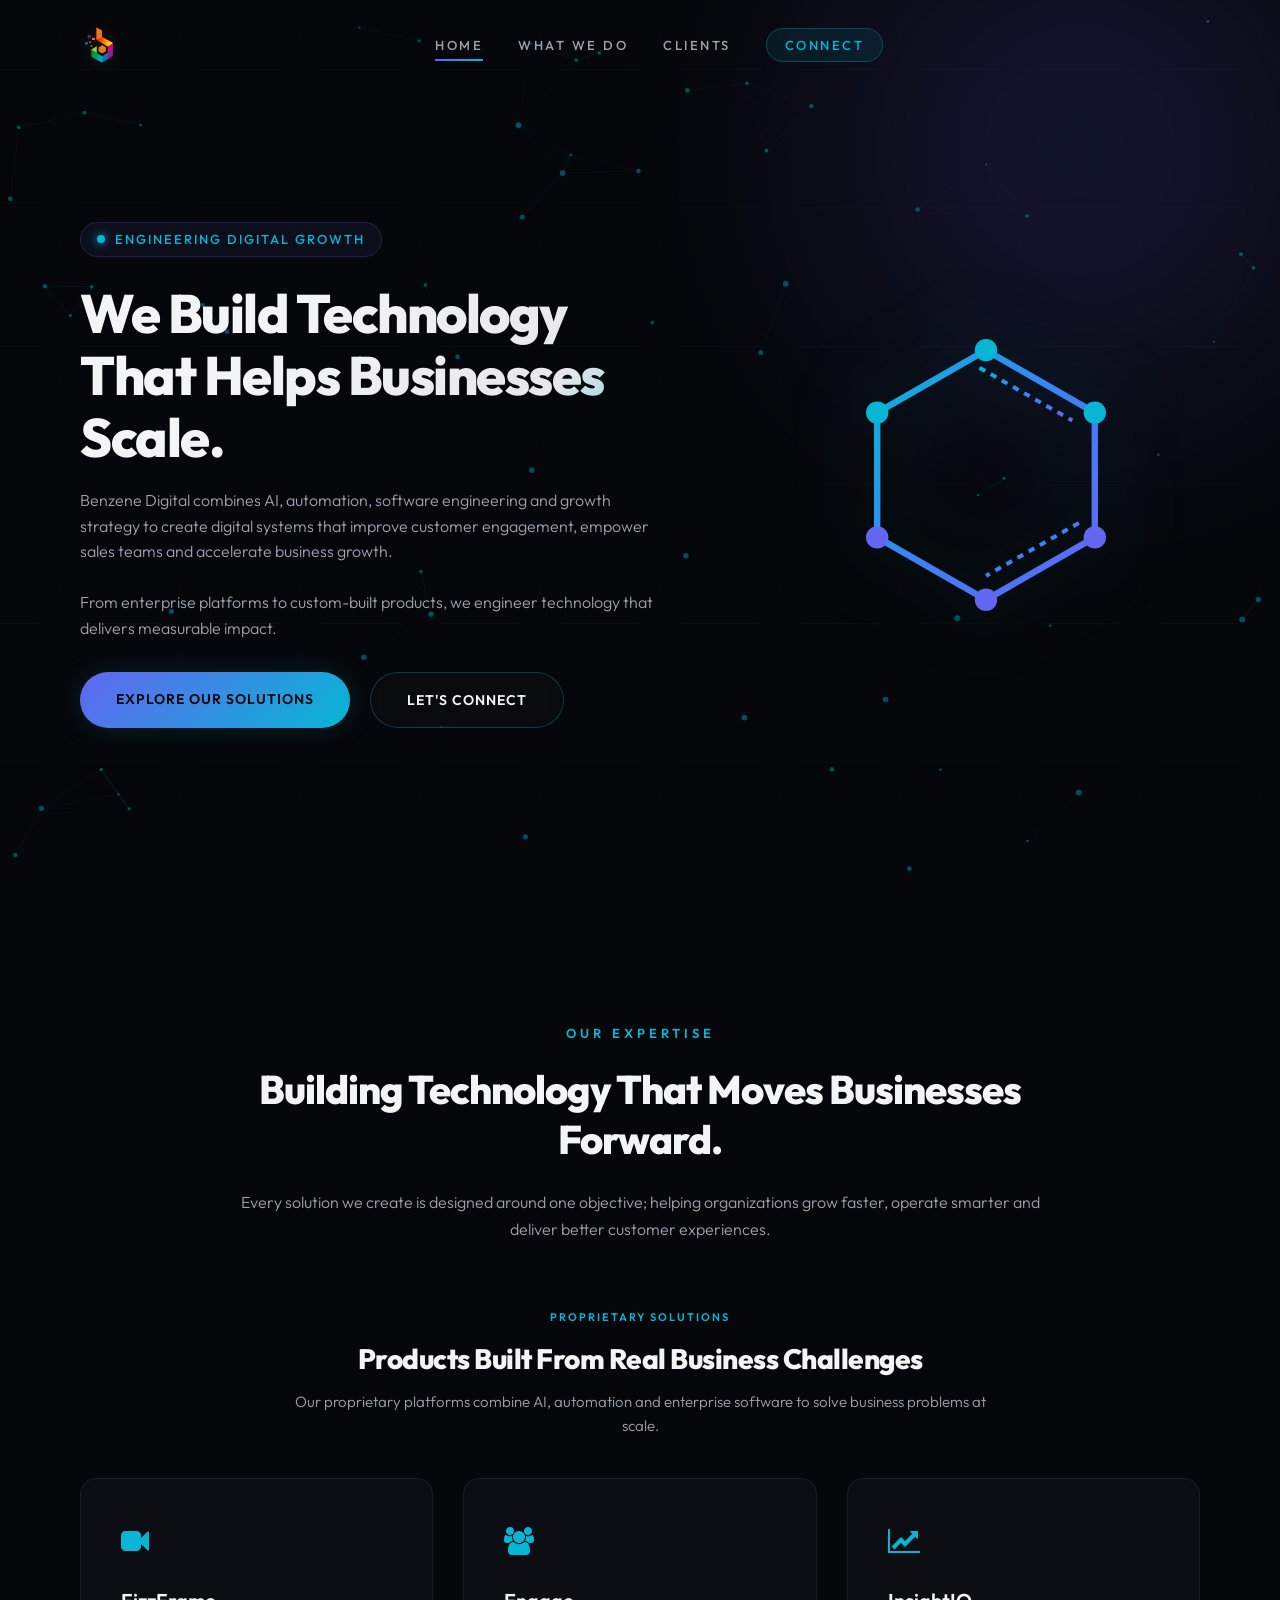
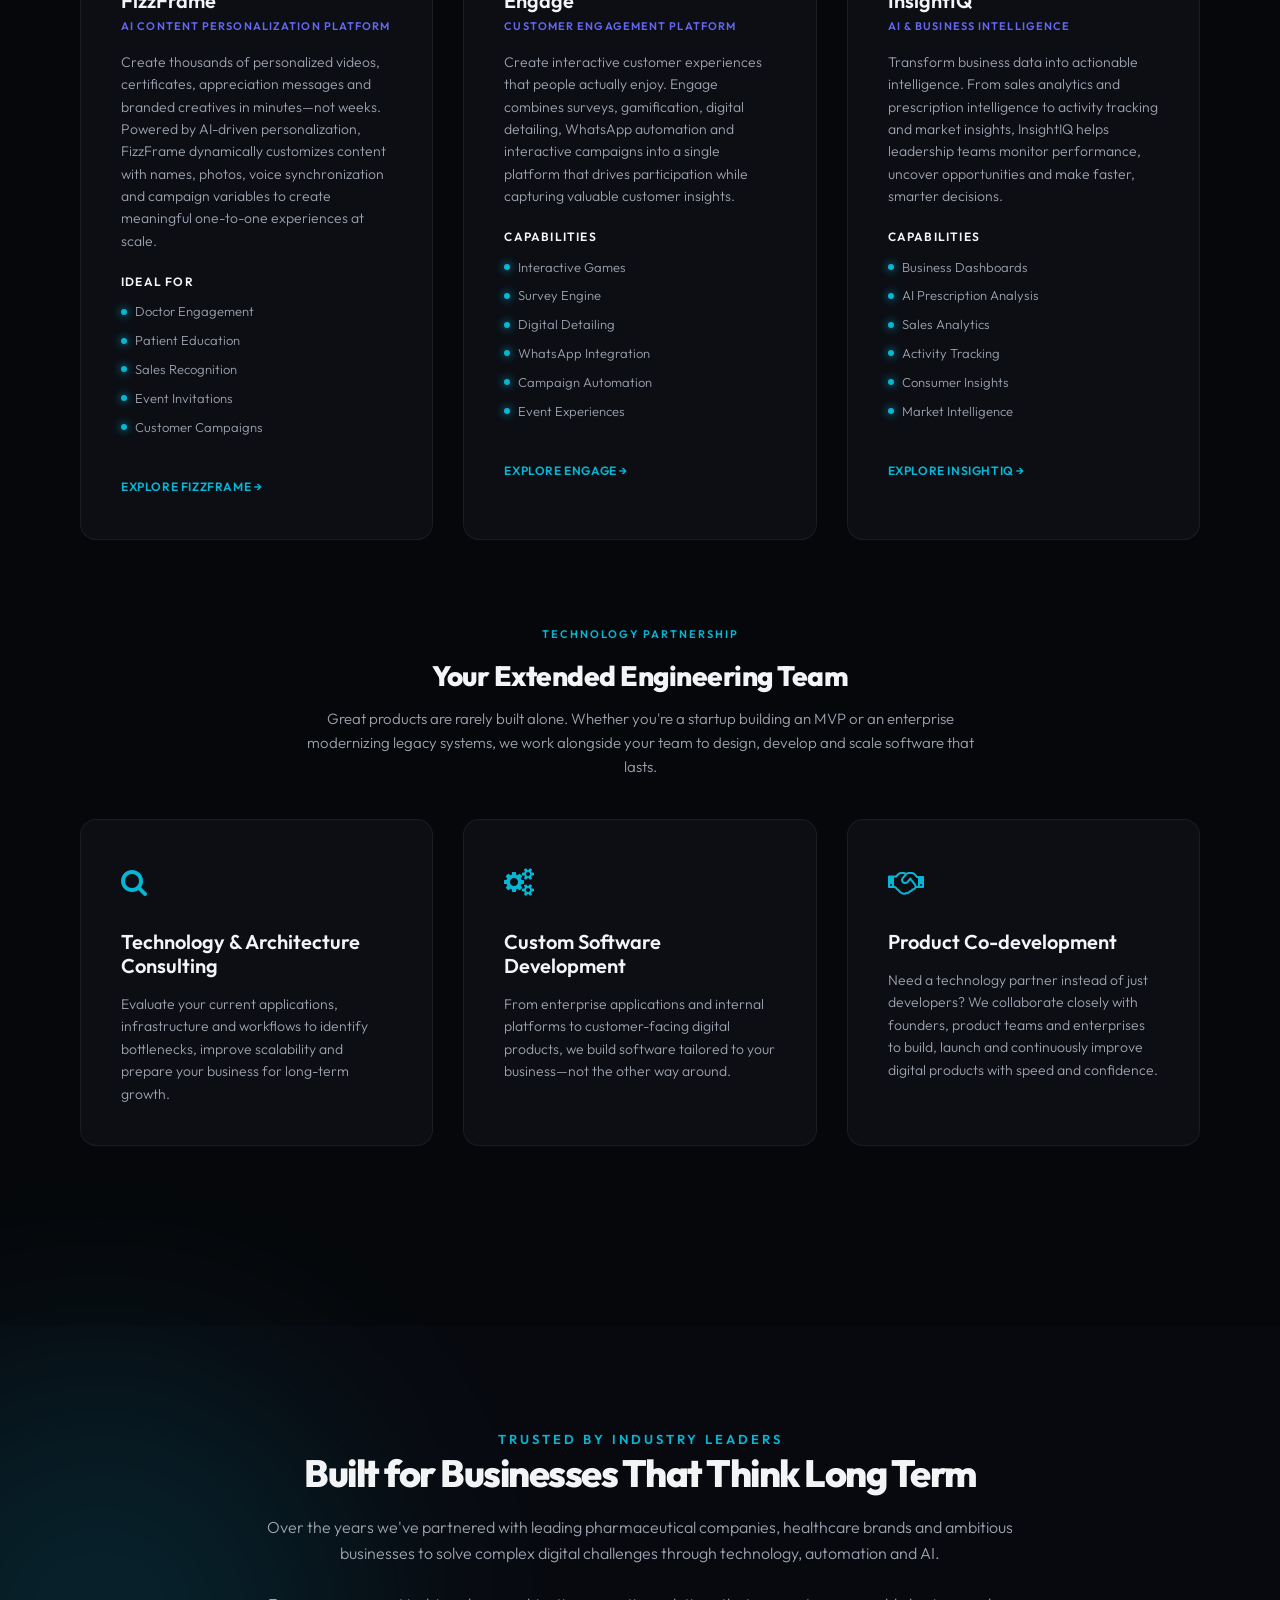
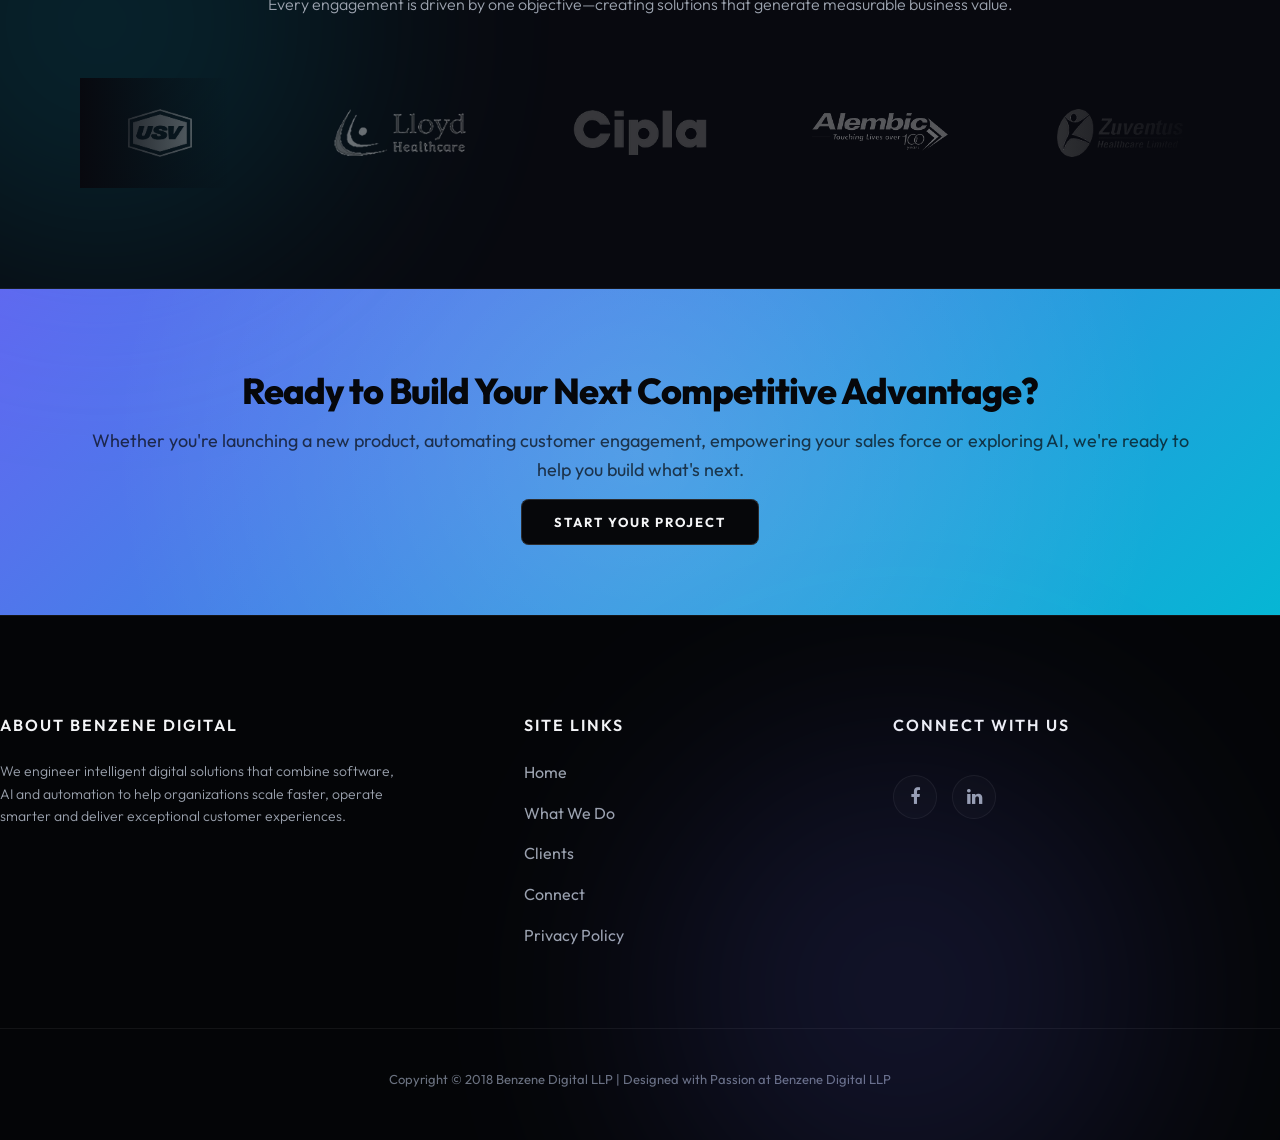
==== index.html @ 2157957e "feat: Rebrand Benzene Digital website to modern dark theme creative agency layout" ====
<!DOCTYPE html>
<html lang="en-US">
<head>        
    <meta charset="UTF-8" />        
    <meta name="viewport" content="width=device-width, initial-scale=1, maximum-scale=1" />
    <title>Benzene Digital LLP - Creative Digital Growth Agency</title>
    
    <!-- SEO & Metadata -->
    <meta name="description" content="Benzene Digital LLP is a next-generation creative digital growth agency. We engineer high-impact marketing, messenger bot automation, and interactive strategies for modern brands." />
    <link rel="canonical" href="https://benzenedigital.com/" />
    
    <!-- Open Graph Metadata -->
    <meta property="og:locale" content="en_US" />
    <meta property="og:type" content="website" />
    <meta property="og:title" content="Benzene Digital LLP - Creative Digital Growth Agency" />
    <meta property="og:description" content="We Craft Awesome Digital Marketing Solutions. Mixing strategy, experience, and technological innovation to help companies grow in this digital era." />
    <meta property="og:url" content="https://benzenedigital.com/" />
    <meta property="og:site_name" content="Benzene Digital LLP" />
    
    <!-- Favicon & Icons -->
    <link rel="icon" href="assets/images/logo.png" sizes="32x32" />
    <link rel="icon" href="assets/images/logo.png" sizes="192x192" />
    <link rel="apple-touch-icon" href="assets/images/logo.png" />
    
    <!-- Stylesheets -->
    <link rel="stylesheet" href="https://cdnjs.cloudflare.com/ajax/libs/font-awesome/4.7.0/css/font-awesome.min.css" />
    <link rel="stylesheet" href="assets/css/style-v2.css?v=2.4" />
</head>
<body class="home dark-theme">

    <!-- Radial Glow Elements for Futuristic Backdrop -->
    <div class="radial-glow-container">
        <div class="radial-bg-glow radial-glow-1"></div>
        <div class="radial-bg-glow radial-glow-2"></div>
        <div class="radial-bg-glow radial-glow-3"></div>
    </div>

    <!-- 1. PRELOADER -->
    <div class="doc-loader">
        <div class="loader-benzene-ring"></div>
    </div>       

    <!-- 2. STICKY GLASS HEADER -->
    <header class="header-holder">             
        <div class="menu-wrapper">             
            <div class="header-logo">
                <a href="#home">
                    <img src="assets/images/logo.png" alt="Benzene Digital Logo" />
                </a>               
            </div>

            <div class="toggle-holder">
                <div id="toggle">
                    <div class="first-menu-line"></div>
                    <div class="second-menu-line"></div>
                    <div class="third-menu-line"></div>
                </div>
            </div>

            <div class="menu-holder">
                <nav id="header-main-menu">
                    <ul class="main-menu">
                        <li class="active"><a href="#home">Home</a></li>
                        <li><a href="#what-we-do">What We Do</a></li>
                        <li><a href="#clients">Clients</a></li>
                        <li class="connect-btn-nav"><a href="#" class="trigger-connect">Connect</a></li>
                    </ul>
                </nav>                       
            </div>
            <div class="clear"></div>   
        </div>
    </header>

    <!-- 3. MAIN CONTENTS -->
    <div id="content" class="site-content">        
         
        <!-- HERO SECTION -->
        <section id="home" class="section full-screen">
            <!-- Hexagonal Network Canvas -->
            <div class="hero-canvas-container">
                <canvas id="home-canvas"></canvas>
            </div>
            
            <div class="content-1200">                                                
                <div class="hero-text-area">
                    <div class="hero-tagline">
                        <span class="pulse-dot"></span>
                        ENGINEERING DIGITAL GROWTH
                    </div>
                    <h1 class="big-text">
                        We Build Technology<br />
                        That Helps Businesses Scale.
                    </h1>
                    <p class="hero-description">
                        Benzene Digital combines AI, automation, software engineering and growth strategy to create digital systems that improve customer engagement, empower sales teams and accelerate business growth.
                        <br /><br />
                        From enterprise platforms to custom-built products, we engineer technology that delivers measurable impact.
                    </p>
                    <div class="cta-group">
                        <a href="#what-we-do" class="btn btn-primary">Explore Our Solutions</a>
                        <a href="#" class="btn btn-secondary trigger-connect">Let's Connect</a>
                    </div>
                </div>
                
                <div class="hero-visual-area">
                    <!-- Glowing Hexagonal Benzene Ring SVG -->
                    <div class="benzene-glowing-ring">
                        <svg viewBox="0 0 200 200" width="100%" height="100%">
                            <!-- Benzene outer hexagonal carbon chain -->
                            <polygon points="100,22 168,61 168,139 100,178 32,139 32,61" fill="none" stroke="url(#benzene-grad)" stroke-width="4" stroke-linecap="round" />
                            
                            <!-- Inner double bonds representing resonance delocalized electrons -->
                            <line x1="96" y1="33" x2="154" y2="66" stroke="url(#benzene-grad)" stroke-width="2.5" stroke-dasharray="4,4" />
                            <line x1="158" y1="130" x2="100" y2="163" stroke="url(#benzene-grad)" stroke-width="2.5" stroke-dasharray="4,4" />
                            <line x1="42" y1="130" x2="42" y2="70" stroke="url(#benzene-grad)" stroke-width="2.5" stroke-dasharray="4,4" />
                            
                            <!-- Hexagon carbon nodes -->
                            <circle cx="100" cy="22" r="7" fill="#06b6d4" />
                            <circle cx="168" cy="61" r="7" fill="#06b6d4" />
                            <circle cx="168" cy="139" r="7" fill="#6366f1" />
                            <circle cx="100" cy="178" r="7" fill="#6366f1" />
                            <circle cx="32" cy="139" r="7" fill="#6366f1" />
                            <circle cx="32" cy="61" r="7" fill="#06b6d4" />
                            
                            <defs>
                                <linearGradient id="benzene-grad" x1="0%" y1="0%" x2="100%" y2="100%">
                                    <stop offset="0%" stop-color="#06b6d4" />
                                    <stop offset="50%" stop-color="#3b82f6" />
                                    <stop offset="100%" stop-color="#6366f1" />
                                </linearGradient>
                            </defs>
                        </svg>
                    </div>
                </div>
            </div>
        </section> 



        <!-- WHAT WE DO SECTION (CENTERED LAYOUT) -->
        <section id="what-we-do" class="section">
            <div class="content-1200">
                
                <!-- Section Header -->
                <div class="section-header-centered">
                    <span class="section-tag-indicator">OUR EXPERTISE</span>
                    <h2 class="section-title-reimagined">Building Technology That Moves Businesses Forward.</h2>
                    <p class="section-desc-reimagined">
                        Every solution we create is designed around one objective; helping organizations grow faster, operate smarter and deliver better customer experiences.
                    </p>
                </div>

                <!-- Group 1: Proprietary Solutions -->
                <div class="grid-section-header-centered">
                    <span class="section-tag-indicator-small">PROPRIETARY SOLUTIONS</span>
                    <h3>Products Built From Real Business Challenges</h3>
                    <p>
                        Our proprietary platforms combine AI, automation and enterprise software to solve business problems at scale.
                    </p>
                </div>
                
                <div class="solutions-grid-reimagined">
                    <div class="service-box">
                        <div class="service-icon"><i class="fa fa-video-camera"></i></div>
                        <h3>FizzFrame</h3>
                        <span class="service-tag">AI CONTENT PERSONALIZATION PLATFORM</span>
                        <p>Create thousands of personalized videos, certificates, appreciation messages and branded creatives in minutes—not weeks. Powered by AI-driven personalization, FizzFrame dynamically customizes content with names, photos, voice synchronization and campaign variables to create meaningful one-to-one experiences at scale.</p>
                        
                        <div class="service-meta-list">
                            <span class="meta-list-title">Ideal for</span>
                            <ul>
                                <li><span class="bullet-dot"></span> Doctor Engagement</li>
                                <li><span class="bullet-dot"></span> Patient Education</li>
                                <li><span class="bullet-dot"></span> Sales Recognition</li>
                                <li><span class="bullet-dot"></span> Event Invitations</li>
                                <li><span class="bullet-dot"></span> Customer Campaigns</li>
                            </ul>
                        </div>
                        
                        <a href="#" class="service-link trigger-connect">Explore FizzFrame &rarr;</a>
                    </div>

                    <div class="service-box">
                        <div class="service-icon"><i class="fa fa-users"></i></div>
                        <h3>Engage</h3>
                        <span class="service-tag">CUSTOMER ENGAGEMENT PLATFORM</span>
                        <p>Create interactive customer experiences that people actually enjoy. Engage combines surveys, gamification, digital detailing, WhatsApp automation and interactive campaigns into a single platform that drives participation while capturing valuable customer insights.</p>
                        
                        <div class="service-meta-list">
                            <span class="meta-list-title">Capabilities</span>
                            <ul>
                                <li><span class="bullet-dot"></span> Interactive Games</li>
                                <li><span class="bullet-dot"></span> Survey Engine</li>
                                <li><span class="bullet-dot"></span> Digital Detailing</li>
                                <li><span class="bullet-dot"></span> WhatsApp Integration</li>
                                <li><span class="bullet-dot"></span> Campaign Automation</li>
                                <li><span class="bullet-dot"></span> Event Experiences</li>
                            </ul>
                        </div>
                        
                        <a href="#" class="service-link trigger-connect">Explore Engage &rarr;</a>
                    </div>

                    <div class="service-box">
                        <div class="service-icon"><i class="fa fa-line-chart"></i></div>
                        <h3>InsightIQ</h3>
                        <span class="service-tag">AI & BUSINESS INTELLIGENCE</span>
                        <p>Transform business data into actionable intelligence. From sales analytics and prescription intelligence to activity tracking and market insights, InsightIQ helps leadership teams monitor performance, uncover opportunities and make faster, smarter decisions.</p>
                        
                        <div class="service-meta-list">
                            <span class="meta-list-title">Capabilities</span>
                            <ul>
                                <li><span class="bullet-dot"></span> Business Dashboards</li>
                                <li><span class="bullet-dot"></span> AI Prescription Analysis</li>
                                <li><span class="bullet-dot"></span> Sales Analytics</li>
                                <li><span class="bullet-dot"></span> Activity Tracking</li>
                                <li><span class="bullet-dot"></span> Consumer Insights</li>
                                <li><span class="bullet-dot"></span> Market Intelligence</li>
                            </ul>
                        </div>
                        
                        <a href="#" class="service-link trigger-connect">Explore InsightIQ &rarr;</a>
                    </div>
                </div>

                <!-- Group 2: Technology Partnership -->
                <div class="grid-section-header-centered" style="margin-top: 80px;">
                    <span class="section-tag-indicator-small">TECHNOLOGY PARTNERSHIP</span>
                    <h3>Your Extended Engineering Team</h3>
                    <p>
                        Great products are rarely built alone. Whether you're a startup building an MVP or an enterprise modernizing legacy systems, we work alongside your team to design, develop and scale software that lasts.
                    </p>
                </div>
                
                <div class="solutions-grid-reimagined">
                    <div class="service-box">
                        <div class="service-icon"><i class="fa fa-search"></i></div>
                        <h3>Technology & Architecture Consulting</h3>
                        <p>Evaluate your current applications, infrastructure and workflows to identify bottlenecks, improve scalability and prepare your business for long-term growth.</p>
                    </div>

                    <div class="service-box">
                        <div class="service-icon"><i class="fa fa-cogs"></i></div>
                        <h3>Custom Software Development</h3>
                        <p>From enterprise applications and internal platforms to customer-facing digital products, we build software tailored to your business—not the other way around.</p>
                    </div>

                    <div class="service-box">
                        <div class="service-icon"><i class="fa fa-handshake-o"></i></div>
                        <h3>Product Co-development</h3>
                        <p>Need a technology partner instead of just developers? We collaborate closely with founders, product teams and enterprises to build, launch and continuously improve digital products with speed and confidence.</p>
                    </div>
                </div>

            </div>
        </section>                 
         
        <!-- CLIENTS SECTION (INFINITE LOGO MARQUEE) -->
        <section id="clients" class="section">                   
            <div class="content-1200">
                <div class="section-header-centered" style="margin-bottom: 60px;">
                    <span class="section-subtitle">TRUSTED BY INDUSTRY LEADERS</span>
                    <h2 style="font-size: 38px; line-height: 1.15; font-weight: 800; letter-spacing: -1.5px; margin-bottom: 20px;">
                        Built for Businesses That Think Long Term
                    </h2>
                    <p style="margin-top: 20px; font-weight: 300; font-size: 16px; color: var(--text-secondary); max-width: 750px; margin-left: auto; margin-right: auto; line-height: 1.6;">
                        Over the years we've partnered with leading pharmaceutical companies, healthcare brands and ambitious businesses to solve complex digital challenges through technology, automation and AI.
                        <br /><br />
                        Every engagement is driven by one objective—creating solutions that generate measurable business value.
                    </p>
                </div>
                
                <div class="marquee-container">
                    <div class="marquee-content">
                        <div class="marquee-item">
                            <img src="assets/images/logo_usv.png" alt="USV Pvt Ltd" />
                        </div>
                        <div class="marquee-item">
                            <img src="assets/images/logo_lloyd.png" alt="LLOYD HEALTHCARE PVT LTD" />
                        </div>
                        <div class="marquee-item">
                            <img src="assets/images/logo_cipla.png" alt="Cipla Ltd" />
                        </div>
                        <div class="marquee-item">
                            <img src="assets/images/logo_alembic.png" alt="Alembic Pharmaceuticals Ltd" />
                        </div>
                        <div class="marquee-item">
                            <img src="assets/images/logo_zuventus.png" alt="Zuventus Healthcare Limited" />
                        </div>
                        <div class="marquee-item">
                            <img src="assets/images/logo_servier.png" alt="Servier India" />
                        </div>
                        <div class="marquee-item">
                            <img src="assets/images/logo_zydus.png" alt="Zydus Healthcare Ltd" />
                        </div>
                        <div class="marquee-item">
                            <img src="assets/images/logo_lupin.png" alt="Lupin" />
                        </div>
                        <div class="marquee-item">
                            <img src="assets/images/logo_wockhardt.png" alt="Wockhardt Limited" />
                        </div>
                        <div class="marquee-item">
                            <img src="assets/images/logo_glenmark.png" alt="Glenmark Pharmaceutical Ltd" />
                        </div>
                        <div class="marquee-item">
                            <img src="assets/images/logo_crompton.png" alt="Crompton Greaves Consumer Electricals Limited" />
                        </div>
                        <div class="marquee-item">
                            <img src="assets/images/logo_mankind.png" alt="Mankind Pharma" />
                        </div>
                    </div>
                </div>
            </div>
        </section> 


         
        <!-- MILESTONES (CTA NEON ACTION BAND) -->
        <div id="milestones" class="section">                   
            <div class="content-1200">
                <h2>Ready to Build Your Next Competitive Advantage?</h2>
                <p style="margin-bottom: 25px;">Whether you're launching a new product, automating customer engagement, empowering your sales force or exploring AI, we're ready to help you build what's next.</p>
                <a href="#" class="cta-connect-btn trigger-connect">Start Your Project</a>
            </div>
        </div> 
    </div>

    <!-- 4. FOOTER -->
    <footer class="footer">
        <div class="footer-content">
            <div id="footer-sidebar">
                <!-- Widget 1: About Benzene Digital -->
                <div class="widget" style="max-width: 400px;">
                    <h4 class="widgettitle">About Benzene Digital</h4>
                    <p style="color: var(--text-secondary); font-size: 14px; line-height: 1.6; font-weight: 300; margin: 0;">
                        We engineer intelligent digital solutions that combine software, AI and automation to help organizations scale faster, operate smarter and deliver exceptional customer experiences.
                    </p>
                </div>

                <!-- Widget 2: Site links -->
                <div class="widget">
                    <h4 class="widgettitle">Site links</h4>
                    <ul>
                        <li><a href="#home">Home</a></li>
                        <li><a href="#what-we-do">What We Do</a></li>
                        <li><a href="#clients">Clients</a></li>
                        <li><a href="#" class="trigger-connect">Connect</a></li>
                        <li><a href="#" class="privacy-policy-btn">Privacy Policy</a></li>
                    </ul>
                </div>

                <!-- Widget 3: Connect -->
                <div class="widget" style="max-width: 350px;">
                    <h4 class="widgettitle">Connect With Us</h4>
                    <div class="social-icons-footer" style="margin-top: 15px;">
                        <a href="https://www.facebook.com/BenzenedigitalLLP" class="social-icon-circle" target="_blank" rel="noopener noreferrer"><i class="fa fa-facebook"></i></a>
                        <a href="https://www.linkedin.com/company/benzenedigital/" class="social-icon-circle" target="_blank" rel="noopener noreferrer"><i class="fa fa-linkedin"></i></a>
                    </div>
                </div>
            </div>
          
            <div class="copyright-holder">
                Copyright &copy; 2018 Benzene Digital LLP | Designed with Passion at Benzene Digital LLP
            </div>
        </div>
    </footer>

    <!-- ==========================================
         POPUPS & MODALS (DARK GLASS)
         ========================================== -->
         
    <!-- B. CONNECT MODAL -->
    <div id="pum-connect" class="pum-overlay" role="dialog" aria-hidden="true">
        <div class="pum-container connect-modal-container">
            <button type="button" class="pum-close close-connect-btn" aria-label="Close modal">&times;</button>
            <div class="pum-content">
                <span class="indicator-tag" style="font-size: 11px; letter-spacing: 3px; color: var(--color-cyan); font-weight: 600; display: block; margin-bottom: 8px;">Contact</span>
                <h2 style="margin-top: 10px; font-size: 32px; font-weight: 800; letter-spacing: -1px; margin-bottom: 15px;">Let's Start the Conversation</h2>
                <p style="color: var(--text-secondary); margin-bottom: 30px; font-size: 14px; font-weight: 300; line-height: 1.6;">
                    Tell us about your business, your goals or the challenge you're trying to solve. Our team will get back with ideas, recommendations and the right approach—not just a proposal.
                </p>
                
                <form id="connect-form" class="connect-form">
                    <div class="form-row">
                        <div class="form-group">
                            <label>Your Name</label>
                            <input required type="text" name="name" placeholder="Julian Moss" class="form-input" />
                        </div>
                        <div class="form-group">
                            <label>Email Address</label>
                            <input required type="email" name="email" placeholder="j.moss@domain.com" class="form-input" />
                        </div>
                    </div>
                    
                    <div class="form-group">
                        <label>Areas of Interest</label>
                        <div class="interest-options">
                            <button type="button" class="interest-tag active" data-value="AI Solutions">AI Solutions</button>
                            <button type="button" class="interest-tag" data-value="Customer Engagement">Customer Engagement</button>
                            <button type="button" class="interest-tag" data-value="Sales Enablement">Sales Enablement</button>
                            <button type="button" class="interest-tag" data-value="Marketing Automation">Marketing Automation</button>
                            <button type="button" class="interest-tag" data-value="Custom Software Development">Custom Software Development</button>
                            <button type="button" class="interest-tag" data-value="Digital Transformation">Digital Transformation</button>
                            <button type="button" class="interest-tag" data-value="Other">Other</button>
                        </div>
                        <input type="hidden" name="interest" id="selected-interest" value="AI Solutions" />
                    </div>
                    
                    <div class="form-group">
                        <label>Your Message</label>
                        <textarea required name="message" placeholder="Tell us about your project..." rows="4" class="form-textarea"></textarea>
                    </div>
                    
                    <button type="submit" class="submit-btn" id="connect-submit-btn">Send Message</button>
                    
                    <p style="font-size: 10px; color: var(--text-secondary); opacity: 0.6; line-height: 1.5; margin-top: 20px; font-weight: 300; text-align: left;">
                        Your information is kept strictly confidential and will only be used to respond to your enquiry.
                    </p>
                </form>
            </div>
        </div>
    </div>

    <!-- A. TERMS & PRIVACY POLICY MODAL -->
    <div id="pum-564" class="pum-overlay" role="dialog" aria-hidden="true">
        <div class="pum-container">
            <button type="button" class="pum-close" aria-label="Close modal">&times;</button>
            <div class="pum-content">
                <h2>Terms and Conditions of Use</h2>
                <h3>1. Terms</h3>
                <p>By accessing this web site, you are agreeing to be bound by these web site Terms and Conditions of Use, applicable laws and regulations and their compliance. If you disagree with any of the stated terms and conditions, you are prohibited from using or accessing this site. The materials contained in this site are secured by relevant copyright and trademark law.</p>
                
                <h3>2. Use License</h3>
                <p>Permission is allowed to temporarily download one duplicate of the materials (data or programming) on Benzene Digital LLP’s site for individual and non-business use only. This is just a permit of license and not an exchange of title, and under this permit, you may not:</p>
                <ol>
                    <li>Modify or copy the materials;</li>
                    <li>Use the materials for any commercial purpose, or for any public presentation (business or non-business);</li>
                    <li>Attempt to decompile or rebuild any product or material contained on Benzene Digital LLP’s site;</li>
                    <li>Remove any copyright or other restrictive documentations from the materials; or</li>
                    <li>Transfer the materials to someone else or "mirror" the materials on any other server.</li>
                </ol>
                <p>This permit might consequently be terminated if you disregard any of these confinements and may be ended by Benzene Digital LLP whenever deemed. After permit termination or when your viewing permit is terminated, you must destroy any downloaded materials in your ownership whether in electronic or printed form.</p>
                
                <h3>3. Disclaimer</h3>
                <p>The materials on Benzene Digital LLP’s site are given "as is". Benzene Digital LLP makes no guarantees, communicated or suggested, and database renounces and nullifies every single other warranties, including without impediment, inferred guarantees or states of merchantability, fitness for a specific reason, or non-encroachment of licensed property or other infringement of rights. Further, Benzene Digital LLP does not warrant or make any representations concerning the precision, likely results, or unwavering quality of the utilization of the materials on its Internet site or generally identifying with such materials or on any destinations connected to this website.</p>
                
                <h3>4. Constraints</h3>
                <p>In no occasion should Benzene Digital LLP or its suppliers be subject for any harms (counting, without constraint, harms for loss of information or benefit, or because of business interruption) arising out of the utilization or powerlessness to utilize the materials on Benzene Digital LLP’s Internet webpage, regardless of the possibility that Benzene Digital LLP or a Benzene Digital LLP approved agent has been told orally or in written of the likelihood of such harm. Since a few jurisdictions don’t permit constraints on implied guarantees, or impediments of obligation for weighty or coincidental harms, these confinements may not apply to you.</p>
                
                <h3>5. Amendments and Errata</h3>
                <p>The materials showing up on Benzene Digital LLP’s site could incorporate typographical or photographic mistakes. Benzene Digital LLP does not warrant that any of the materials on its site are accurate, complete, or current. Benzene Digital LLP may roll out improvements to the materials contained on its site at any time without notification. Benzene Digital LLP does not, then again, make any dedication to update the materials.</p>
                
                <h3>6. Links</h3>
                <p>Benzene Digital LLP has not checked on the majority of the websites or links connected to its website and is not in charge of the substance of any such connected webpage. The incorporation of any connection does not imply support by Benzene Digital LLP of the site. Utilization of any such connected site is at the user’s own risk.</p>
                
                <h3>7. Site Terms of Use Modifications</h3>
                <p>Benzene Digital LLP may update these terms of utilization for its website at any time without notification. By using this site, you are consenting to be bound by the then current form of these Terms and Conditions of Use.</p>
                
                <h3>8. Governing Law</h3>
                <p>Any case identifying with Benzene Digital LLP’s site should be governed by the laws of the country of India, without regard to its conflict of law provisions.</p>
                
                <h2>Privacy Policy</h2>
                <p>Your privacy is critical to us. Likewise, we have built up this Policy with the end goal you should see how we gather, utilize, impart, and reveal and make utilization of individual data. The following outlines our privacy policy.</p>
                <ul>
                    <li>Before or at the time of collecting personal information, we will identify the purposes for which information is being collected.</li>
                    <li>We will gather and utilize personal data singularly with the target of satisfying those reasons indicated by us and for other good purposes, unless we get the consent of the individual concerned or as required by law.</li>
                    <li>We will just hold personal data for the length necessary for the satisfaction of those reasons.</li>
                    <li>We will collect personal information by lawful and fair means and, where appropriate, with the knowledge or consent of the individual concerned.</li>
                    <li>Personal information ought to be important to the reasons for which it is to be utilized, and, to the extent necessary for those reasons, ought to be accurate, complete, and updated.</li>
                    <li>We will protect personal information by reasonable security safeguards against loss or theft, as well as unauthorized access, disclosure, copying, use, or modification.</li>
                    <li>We will promptly provide customers with access to our policies and procedures for the administration of personal data.</li>
                </ul>
                <p>We are focused on leading our business as per these standards with a specific end goal to guarantee that the privacy of personal information is secure and maintained.</p>
            </div>
        </div>
    </div>



    <!-- Scripts -->
    <script src="assets/js/main.js"></script>
</body>
</html>
---- assets/css/style-v2.css ----
@import url('https://fonts.googleapis.com/css2?family=Outfit:wght@100;200;300;400;500;600;700;800;900&display=swap');

/* ==========================================
   DESIGN TOKENS & VARIABLES (DARK MODE REIMAGINED)
   ========================================== */
:root {
  /* Theme Colors */
  --bg-main: #06070a;
  --bg-card: rgba(18, 20, 28, 0.6);
  --bg-card-hover: rgba(26, 29, 41, 0.8);
  --border-glass: rgba(255, 255, 255, 0.06);
  --border-glass-hover: rgba(6, 182, 212, 0.3);
  
  /* Text Colors */
  --text-primary: #f3f4f6;
  --text-secondary: #9ca3af;
  --text-muted: #6b7280;
  
  /* Accent Gradients & Shadows */
  --gradient-accent: linear-gradient(135deg, #6366f1 0%, #06b6d4 100%);
  --gradient-accent-hover: linear-gradient(135deg, #4f46e5 0%, #0891b2 100%);
  --color-indigo: #6366f1;
  --color-cyan: #06b6d4;
  
  --shadow-cyan-glow: 0 0 30px rgba(6, 182, 212, 0.15);
  --shadow-indigo-glow: 0 0 35px rgba(99, 102, 241, 0.15);
  --shadow-card: 0 20px 40px rgba(0, 0, 0, 0.3);
  
  /* Fonts */
  --font-main: 'Outfit', sans-serif;
  
  /* Layout */
  --header-height: 90px;
  --header-height-scroll: 75px;
  --content-width: 1200px;
  
  /* Transitions */
  --transition-smooth: all 0.5s cubic-bezier(0.16, 1, 0.3, 1);
  --transition-fast: all 0.25s cubic-bezier(0.4, 0, 0.2, 1);
}

/* ==========================================
   GLOBAL STYLE RESETS & SCROLLBAR
   ========================================== */
* {
  box-sizing: border-box;
  margin: 0;
  padding: 0;
}

html {
  scroll-behavior: smooth;
  -webkit-font-smoothing: antialiased;
  -moz-osx-font-smoothing: grayscale;
}

body {
  font-family: var(--font-main);
  font-size: 16px;
  line-height: 1.6;
  color: var(--text-secondary);
  background-color: var(--bg-main);
  overflow-x: hidden !important;
  width: 100% !important;
  position: relative;
}

.site-content {
  overflow-x: hidden !important;
  width: 100% !important;
  position: relative;
}

/* Custom Scrollbar */
::-webkit-scrollbar {
  width: 10px;
}
::-webkit-scrollbar-track {
  background: var(--bg-main);
}
::-webkit-scrollbar-thumb {
  background: #1f2937;
  border-radius: 5px;
  border: 2px solid var(--bg-main);
}
::-webkit-scrollbar-thumb:hover {
  background: var(--color-cyan);
}

img {
  max-width: 100%;
  height: auto;
  display: block;
}

a {
  color: inherit;
  text-decoration: none;
  transition: var(--transition-fast);
}

ul, ol {
  list-style: none;
}

h1, h2, h3, h4, h5, h6 {
  color: var(--text-primary);
  font-weight: 700;
  line-height: 1.2;
}

.clear {
  clear: both;
}

.radial-glow-container {
  position: absolute;
  top: 0;
  left: 0;
  width: 100%;
  height: 100%;
  min-height: 100%;
  overflow: hidden !important;
  pointer-events: none;
  z-index: 1;
}

.radial-bg-glow {
  position: absolute;
  width: 500px;
  height: 500px;
  border-radius: 50%;
  filter: blur(120px);
  z-index: 1;
  pointer-events: none;
  opacity: 0.15;
  animation: floatGlow 15s infinite alternate ease-in-out;
}

.radial-glow-1 {
  background: var(--color-indigo);
  top: -100px;
  right: -50px;
}

.radial-glow-2 {
  background: var(--color-cyan);
  bottom: 20%;
  left: -150px;
  animation-delay: -5s;
}

.radial-glow-3 {
  background: var(--color-indigo);
  bottom: -100px;
  right: 10%;
  animation-delay: -10s;
}

@keyframes floatGlow {
  0% {
    transform: translate(0, 0) scale(1);
  }
  100% {
    transform: translate(80px, 50px) scale(1.2);
  }
}

/* ==========================================
   PRELOADER
   ========================================== */
.doc-loader {
  position: fixed;
  top: 0;
  left: 0;
  width: 100%;
  height: 100%;
  background-color: var(--bg-main);
  z-index: 999999;
  display: flex;
  justify-content: center;
  align-items: center;
  transition: opacity 0.6s cubic-bezier(0.16, 1, 0.3, 1), visibility 0.6s cubic-bezier(0.16, 1, 0.3, 1);
}

.loader-benzene-ring {
  position: relative;
  width: 80px;
  height: 80px;
  border: 3px solid rgba(6, 182, 212, 0.1);
  border-top-color: var(--color-cyan);
  border-radius: 50%;
  animation: spin 1.2s infinite linear;
}

@keyframes spin {
  0% { transform: rotate(0deg); }
  100% { transform: rotate(360deg); }
}

.doc-loader.loaded {
  opacity: 0;
  visibility: hidden;
  pointer-events: none;
}

/* ==========================================
   HEADER & GLASS NAVIGATION
   ========================================== */
.header-holder {
  position: fixed;
  top: 0;
  left: 0;
  width: 100%;
  height: var(--header-height);
  background-color: transparent;
  z-index: 9999;
  transition: var(--transition-smooth);
  display: flex;
  align-items: center;
}

.header-holder.scrolled {
  height: var(--header-height-scroll);
  background-color: rgba(6, 7, 10, 0.7);
  backdrop-filter: blur(16px);
  -webkit-backdrop-filter: blur(16px);
  border-bottom: 1px solid rgba(255, 255, 255, 0.03);
  box-shadow: 0 10px 30px rgba(0, 0, 0, 0.2);
}

.menu-wrapper {
  max-width: var(--content-width);
  margin: 0 auto;
  width: 100%;
  display: flex;
  justify-content: space-between;
  align-items: center;
  padding: 0 40px;
}

.header-logo {
  display: flex;
  align-items: center;
}

.header-logo img {
  max-height: 38px;
  filter: drop-shadow(0 0 8px rgba(255, 255, 255, 0.1));
  transition: var(--transition-smooth);
}

.header-holder.scrolled .header-logo img {
  max-height: 32px;
}

.main-menu {
  display: flex;
  gap: 35px;
}

.main-menu a {
  font-size: 13px;
  font-weight: 500;
  text-transform: uppercase;
  letter-spacing: 2.5px;
  color: var(--text-secondary);
  position: relative;
  padding: 8px 0;
  transition: var(--transition-fast);
}

.main-menu a::after {
  content: '';
  position: absolute;
  bottom: 0;
  left: 50%;
  width: 0;
  height: 2px;
  background: var(--gradient-accent);
  transition: var(--transition-fast);
  transform: translateX(-50%);
}

.main-menu a:hover {
  color: var(--text-primary);
}

.main-menu a:hover::after,
.main-menu li.active a::after {
  width: 100%;
}

/* Mobile Toggle Hamburger */
.toggle-holder {
  display: none;
  cursor: pointer;
  padding: 10px;
  z-index: 10001;
}

#toggle {
  width: 26px;
  height: 18px;
  position: relative;
  display: flex;
  flex-direction: column;
  justify-content: space-between;
}

#toggle div {
  width: 100%;
  height: 2px;
  background-color: var(--text-primary);
  transition: var(--transition-fast);
  border-radius: 2px;
}

#toggle.on .first-menu-line {
  transform: translateY(8px) rotate(45deg);
  background-color: var(--color-cyan);
}

#toggle.on .second-menu-line {
  opacity: 0;
}

#toggle.on .third-menu-line {
  transform: translateY(-8px) rotate(-45deg);
  background-color: var(--color-cyan);
}

/* ==========================================
   SECTIONS & LAYOUT GENERAL
   ========================================== */
.section {
  position: relative;
  width: 100%;
  padding: 120px 0;
  overflow: hidden;
}

.section.full-screen {
  min-height: 100vh;
  display: flex;
  align-items: center;
  padding: 0;
}

.content-1200 {
  max-width: var(--content-width);
  margin: 0 auto;
  padding: 0 40px;
  position: relative;
  z-index: 2;
}

/* ==========================================
   HERO SECTION (#home)
   ========================================== */
#home {
  background-color: var(--bg-main);
  position: relative;
  display: flex;
  align-items: center;
  justify-content: center;
}

/* Benzene Grid Animated Background */
.hero-canvas-container {
  position: absolute;
  top: 0;
  left: 0;
  width: 100%;
  height: 100%;
  z-index: 1;
  pointer-events: none;
}

#home-canvas {
  width: 100%;
  height: 100%;
}

#home .content-1200 {
  width: 100%;
  display: flex;
  align-items: center;
  justify-content: space-between;
  gap: 50px;
  margin-top: 50px;
}

.hero-text-area {
  flex: 1.2;
  animation: fadeInUp 1.2s cubic-bezier(0.16, 1, 0.3, 1);
  text-align: left;
}

.hero-tagline {
  display: inline-flex;
  align-items: center;
  gap: 10px;
  background: rgba(99, 102, 241, 0.08);
  border: 1px solid rgba(99, 102, 241, 0.2);
  padding: 6px 16px;
  border-radius: 30px;
  color: var(--color-cyan);
  font-weight: 500;
  font-size: 13px;
  letter-spacing: 2px;
  text-transform: uppercase;
  margin-bottom: 25px;
}

.hero-tagline .pulse-dot {
  width: 8px;
  height: 8px;
  border-radius: 50%;
  background-color: var(--color-cyan);
  box-shadow: 0 0 10px var(--color-cyan);
  animation: pulse-ring 1.5s infinite;
}

@keyframes pulse-ring {
  0% { transform: scale(0.95); opacity: 0.8; }
  50% { transform: scale(1.2); opacity: 1; }
  100% { transform: scale(0.95); opacity: 0.8; }
}

#home .big-text {
  font-size: 54px;
  font-weight: 800;
  line-height: 1.15;
  letter-spacing: -1.5px;
  margin-bottom: 20px;
  background: linear-gradient(135deg, var(--text-primary) 30%, #e5e7eb 70%, var(--color-cyan) 100%);
  -webkit-background-clip: text;
  -webkit-text-fill-color: transparent;
}

.hero-description {
  font-size: 16px;
  line-height: 1.6;
  color: var(--text-secondary);
  max-width: 580px;
  margin-bottom: 30px;
  font-weight: 300;
}

/* Call to Actions button group */
.cta-group {
  display: flex;
  gap: 20px;
}

.btn {
  display: inline-block;
  padding: 16px 36px;
  border-radius: 30px;
  font-weight: 600;
  font-size: 14px;
  letter-spacing: 1px;
  text-transform: uppercase;
  transition: var(--transition-fast);
  cursor: pointer;
}

.btn-primary {
  background: var(--gradient-accent);
  color: var(--bg-main);
  border: none;
  box-shadow: var(--shadow-cyan-glow);
}

.btn-primary:hover {
  transform: translateY(-3px);
  box-shadow: 0 10px 25px rgba(6, 182, 212, 0.35);
}

.btn-secondary {
  border: 1px solid var(--border-glass-hover);
  background: rgba(255, 255, 255, 0.02);
  color: var(--text-primary);
  backdrop-filter: blur(10px);
}

.btn-secondary:hover {
  background: rgba(255, 255, 255, 0.06);
  border-color: var(--text-primary);
  transform: translateY(-3px);
}

.hero-visual-area {
  flex: 0.8;
  display: flex;
  justify-content: center;
  align-items: center;
  position: relative;
}

.benzene-glowing-ring {
  width: 320px;
  height: 320px;
  position: relative;
  z-index: 2;
  filter: drop-shadow(0 0 40px rgba(6, 182, 212, 0.25));
  animation: floatRing 8s infinite alternate ease-in-out;
}

@keyframes floatRing {
  0% { transform: translateY(0) rotate(0deg); }
  100% { transform: translateY(-20px) rotate(5deg); }
}

/* ==========================================
   WHY US SECTION (#inspire) - REIMAGINED CARDS
   ========================================== */
#inspire {
  background-color: #0b0d16;
  border-top: 1px solid var(--border-glass);
  border-bottom: 1px solid var(--border-glass);
  padding: 140px 0;
}

.section-header-centered {
  text-align: center;
  max-width: 600px;
  margin: 0 auto 80px auto;
}

.section-subtitle {
  font-size: 13px;
  text-transform: uppercase;
  letter-spacing: 3px;
  color: var(--color-cyan);
  margin-bottom: 15px;
  font-weight: 600;
}

.section-header-centered h2 {
  font-size: 40px;
  font-weight: 800;
  letter-spacing: -1px;
}

.why-us-grid {
  display: grid;
  grid-template-columns: repeat(3, 1fr);
  gap: 30px;
}

.glass-card {
  background: var(--bg-card);
  border: 1px solid var(--border-glass);
  backdrop-filter: blur(12px);
  -webkit-backdrop-filter: blur(12px);
  border-radius: 16px;
  padding: 50px 40px;
  transition: var(--transition-smooth);
  position: relative;
  overflow: hidden;
  box-shadow: var(--shadow-card);
}

.glass-card::before {
  content: '';
  position: absolute;
  top: 0;
  left: 0;
  width: 100%;
  height: 100%;
  background: linear-gradient(180deg, rgba(255, 255, 255, 0.03) 0%, transparent 100%);
  pointer-events: none;
}

.glass-card:hover {
  transform: translateY(-8px);
  border-color: var(--border-glass-hover);
  background: var(--bg-card-hover);
  box-shadow: 0 30px 60px rgba(0, 0, 0, 0.4), var(--shadow-cyan-glow);
}

.card-icon-holder {
  width: 64px;
  height: 64px;
  border-radius: 12px;
  background: rgba(6, 182, 212, 0.08);
  border: 1px solid rgba(6, 182, 212, 0.2);
  display: flex;
  justify-content: center;
  align-items: center;
  margin-bottom: 30px;
  color: var(--color-cyan);
  font-size: 24px;
  transition: var(--transition-smooth);
}

.glass-card:hover .card-icon-holder {
  background: var(--gradient-accent);
  color: var(--bg-main);
  border-color: transparent;
  transform: scale(1.1) rotate(5deg);
}

.glass-card h3 {
  font-size: 22px;
  font-weight: 600;
  margin-bottom: 20px;
}

.glass-card p {
  color: var(--text-secondary);
  font-weight: 300;
  font-size: 15px;
  line-height: 1.7;
}

/* ==========================================
   WHAT WE DO SECTION (#what-we-do) - GRID & SPLIT
   ========================================== */
/* Centered What We Do Section Layout */
.section-header-centered {
  text-align: center;
  max-width: 800px;
  margin: 0 auto 60px auto;
}

.section-tag-indicator {
  color: var(--color-cyan);
  font-size: 13px;
  font-weight: 600;
  letter-spacing: 4px;
  text-transform: uppercase;
  margin-bottom: 20px;
  display: inline-block;
}

.section-tag-indicator-small {
  color: var(--color-cyan);
  font-size: 11px;
  font-weight: 600;
  letter-spacing: 2px;
  text-transform: uppercase;
  margin-bottom: 15px;
  display: inline-block;
}

.section-title-reimagined {
  font-size: 42px;
  font-weight: 800;
  line-height: 1.25;
  letter-spacing: -1px;
  color: var(--text-primary);
  margin-bottom: 25px;
}

.section-desc-reimagined {
  font-size: 16px;
  line-height: 1.7;
  color: var(--text-secondary);
  font-weight: 300;
}

.grid-section-header-centered {
  text-align: center;
  max-width: 700px;
  margin: 0 auto 40px auto;
}

.grid-section-header-centered h3 {
  font-size: 28px;
  font-weight: 800;
  color: var(--text-primary);
  margin-bottom: 15px;
  letter-spacing: -0.5px;
}

.grid-section-header-centered p {
  font-size: 15px;
  line-height: 1.6;
  color: var(--text-secondary);
  font-weight: 300;
}

.solutions-grid-reimagined {
  display: grid;
  grid-template-columns: repeat(3, 1fr);
  gap: 30px;
  margin-bottom: 60px;
  width: 100%;
}

.service-box {
  background: var(--bg-card);
  border: 1px solid var(--border-glass);
  padding: 40px;
  border-radius: 16px;
  transition: var(--transition-smooth);
}

.service-box:hover {
  border-color: var(--border-glass-hover);
  background: var(--bg-card-hover);
  transform: translateY(-5px);
  box-shadow: var(--shadow-cyan-glow);
}

.service-icon {
  font-size: 28px;
  color: var(--color-cyan);
  margin-bottom: 25px;
}

.service-box h3 {
  font-size: 20px;
  font-weight: 600;
  margin-bottom: 15px;
}

.service-box p {
  font-size: 14px;
  color: var(--text-secondary);
  font-weight: 300;
  line-height: 1.6;
}

.grid-section-header {
  grid-column: span 2;
  margin-top: 30px;
  margin-bottom: 10px;
  border-bottom: 1px solid rgba(255, 255, 255, 0.05);
  padding-bottom: 15px;
}

.grid-section-header h3 {
  font-size: 24px;
  font-weight: 700;
  color: var(--text-primary);
  margin: 5px 0 0 0;
  letter-spacing: -0.5px;
}

.grid-section-header .section-tag {
  font-size: 11px;
  text-transform: uppercase;
  letter-spacing: 0.15em;
  color: var(--color-cyan);
  font-weight: 600;
}

.service-tag {
  display: block;
  font-size: 11px;
  text-transform: uppercase;
  letter-spacing: 0.1em;
  color: var(--color-indigo);
  font-weight: 600;
  margin-top: -10px;
  margin-bottom: 15px;
}

.service-link {
  display: inline-flex;
  align-items: center;
  margin-top: 20px;
  font-size: 12px;
  font-weight: 600;
  color: var(--color-cyan);
  text-decoration: none;
  transition: var(--transition-fast);
  letter-spacing: 0.05em;
  text-transform: uppercase;
}

.service-link i {
  margin-left: 6px;
  font-size: 10px;
  transition: var(--transition-fast);
}

.service-meta-list {
  margin-top: 20px;
  margin-bottom: 20px;
}

.service-meta-list .meta-list-title {
  display: block;
  font-size: 12px;
  font-weight: 600;
  text-transform: uppercase;
  letter-spacing: 0.1em;
  color: var(--text-primary);
  margin-bottom: 10px;
}

.service-meta-list ul {
  list-style: none;
  padding: 0;
  margin: 0;
  display: flex;
  flex-direction: column;
  gap: 8px;
}

.service-meta-list li {
  font-size: 13px;
  color: var(--text-secondary);
  font-weight: 300;
  display: flex;
  align-items: center;
  gap: 8px;
}

.service-meta-list .bullet-dot {
  width: 6px;
  height: 6px;
  background-color: var(--color-cyan);
  border-radius: 50%;
  box-shadow: 0 0 8px var(--color-cyan);
  display: inline-block;
  flex-shrink: 0;
}

.service-link:hover {
  color: var(--text-primary);
}

.service-link:hover i {
  transform: translate(3px, -2px);
}

/* ==========================================
   CLIENTS INFINITE MARQUEE (#clients)
   ========================================== */
#clients {
  background-color: #08090f;
  padding: 100px 0;
  border-bottom: 1px solid var(--border-glass);
}

.marquee-container {
  width: 100%;
  overflow: hidden;
  position: relative;
  padding: 20px 0;
}

/* Fades borders of marquee */
.marquee-container::before,
.marquee-container::after {
  content: '';
  position: absolute;
  top: 0;
  width: 150px;
  height: 100%;
  z-index: 3;
  pointer-events: none;
}

.marquee-container::before {
  left: 0;
  background: linear-gradient(90deg, #08090f 0%, transparent 100%);
}

.marquee-container::after {
  right: 0;
  background: linear-gradient(270deg, #08090f 0%, transparent 100%);
}

.marquee-content {
  display: flex;
  width: max-content;
  animation: scrollMarquee 25s infinite linear;
  align-items: center;
  gap: 80px;
}

.marquee-content:hover {
  animation-play-state: paused;
}

.marquee-item {
  display: flex;
  align-items: center;
  justify-content: center;
  width: 160px;
  height: 70px;
}

.marquee-item img {
  max-width: 100%;
  max-height: 48px;
  object-fit: contain;
  opacity: 0.4;
  filter: grayscale(100%) brightness(200%);
  transition: var(--transition-fast);
}

.marquee-item img:hover {
  opacity: 0.9;
  filter: grayscale(0%) brightness(100%);
}

@keyframes scrollMarquee {
  0% {
    transform: translateX(0);
  }
  100% {
    transform: translateX(-50%);
  }
}

/* ==========================================
   BLOG GRID (#news)
   ========================================== */
#news {
  padding: 140px 0;
}

.blog-grid {
  display: grid;
  grid-template-columns: repeat(2, 1fr);
  gap: 40px;
  margin-top: 60px;
}

.blog-item-modern {
  background: var(--bg-card);
  border: 1px solid var(--border-glass);
  border-radius: 20px;
  overflow: hidden;
  transition: var(--transition-smooth);
  cursor: pointer;
  display: flex;
  flex-direction: column;
  box-shadow: var(--shadow-card);
}

.blog-item-img-container {
  width: 100%;
  height: 250px;
  overflow: hidden;
  position: relative;
}

.blog-item-img-container img {
  width: 100%;
  height: 100%;
  object-fit: cover;
  transition: var(--transition-smooth);
}

.blog-item-modern:hover .blog-item-img-container img {
  transform: scale(1.08);
}

.blog-item-content {
  padding: 40px;
  flex-grow: 1;
  display: flex;
  flex-direction: column;
}

.blog-item-meta {
  display: flex;
  gap: 20px;
  font-size: 12px;
  text-transform: uppercase;
  letter-spacing: 2px;
  color: var(--color-cyan);
  margin-bottom: 20px;
  font-weight: 600;
}

.blog-item-modern h3 {
  font-size: 24px;
  font-weight: 700;
  margin-bottom: 20px;
  line-height: 1.3;
  transition: var(--transition-fast);
}

.blog-item-modern:hover h3 {
  color: var(--color-cyan);
}

.blog-item-modern p {
  color: var(--text-secondary);
  font-size: 15px;
  line-height: 1.7;
  font-weight: 300;
  margin-bottom: 30px;
}

.read-more-link {
  display: flex;
  align-items: center;
  gap: 10px;
  font-weight: 600;
  font-size: 13px;
  text-transform: uppercase;
  letter-spacing: 2px;
  color: var(--text-primary);
  margin-top: auto;
  transition: var(--transition-fast);
}

.read-more-link i {
  transition: var(--transition-fast);
}

.blog-item-modern:hover .read-more-link {
  color: var(--color-cyan);
}

.blog-item-modern:hover .read-more-link i {
  transform: translateX(5px);
}

.blog-item-modern:hover {
  transform: translateY(-8px);
  border-color: var(--border-glass-hover);
  box-shadow: var(--shadow-indigo-glow);
}

/* ==========================================
   MILESTONES (NEON CTA BAND)
   ========================================== */
#milestones {
  background: var(--gradient-accent);
  padding: 80px 0;
  text-align: center;
  position: relative;
}

#milestones::before {
  content: '';
  position: absolute;
  top: 0;
  left: 0;
  width: 100%;
  height: 100%;
  background: radial-gradient(circle, rgba(255,255,255,0.15) 0%, transparent 80%);
}

#milestones h2 {
  color: var(--bg-main);
  font-size: 36px;
  font-weight: 800;
  margin-bottom: 15px;
  letter-spacing: -1px;
}

#milestones p {
  color: rgba(6, 7, 10, 0.7);
  font-size: 18px;
  font-weight: 400;
  margin-bottom: 0;
}

/* ==========================================
   FOOTER (DARK GLASS)
   ========================================== */
.footer {
  background-color: #040507;
  border-top: 1px solid var(--border-glass);
  padding: 100px 0 50px 0;
  color: var(--text-secondary);
}

#footer-sidebar {
  display: grid;
  grid-template-columns: 1.2fr 0.8fr 1fr;
  gap: 60px;
  margin-bottom: 80px;
}

.widget {
  display: flex;
  flex-direction: column;
  gap: 25px;
}

.widgettitle {
  color: var(--text-primary);
  font-size: 16px;
  font-weight: 600;
  letter-spacing: 2px;
  text-transform: uppercase;
}

.widget p {
  font-weight: 300;
  line-height: 1.7;
}

.widget ul {
  display: flex;
  flex-direction: column;
  gap: 15px;
}

.widget ul li a {
  color: var(--text-secondary);
}

.widget ul li a:hover {
  color: var(--color-cyan);
  padding-left: 5px;
}

.social-icons-footer {
  display: flex;
  gap: 15px;
}

.social-icon-circle {
  display: flex;
  justify-content: center;
  align-items: center;
  width: 44px;
  height: 44px;
  border-radius: 50%;
  border: 1px solid var(--border-glass);
  background-color: rgba(255, 255, 255, 0.02);
  color: var(--text-secondary);
  font-size: 18px;
  transition: var(--transition-fast);
}

.social-icon-circle:hover {
  background: var(--gradient-accent);
  color: var(--bg-main);
  border-color: transparent;
  transform: translateY(-4px);
  box-shadow: var(--shadow-cyan-glow);
}

.copyright-holder {
  text-align: center;
  border-top: 1px solid var(--border-glass);
  padding-top: 40px;
  font-size: 13px;
  color: var(--text-muted);
}

/* ==========================================
   MODALS / POPUPS (GLASSMORPHIC)
   ========================================== */
.pum-overlay {
  position: fixed;
  top: 0;
  left: 0;
  width: 100%;
  height: 100%;
  background-color: rgba(4, 5, 7, 0.7);
  backdrop-filter: blur(16px);
  -webkit-backdrop-filter: blur(16px);
  z-index: 100000;
  display: flex;
  justify-content: center;
  align-items: center;
  opacity: 0;
  visibility: hidden;
  transition: opacity 0.5s cubic-bezier(0.16, 1, 0.3, 1), visibility 0.5s cubic-bezier(0.16, 1, 0.3, 1);
  padding: 20px;
}

.pum-overlay.active {
  opacity: 1;
  visibility: visible;
}

.pum-container {
  background-color: rgba(18, 20, 28, 0.85);
  border: 1px solid var(--border-glass-hover);
  width: 100%;
  max-width: 800px;
  max-height: 85vh;
  border-radius: 24px;
  box-shadow: 0 40px 80px rgba(0, 0, 0, 0.6), var(--shadow-indigo-glow);
  position: relative;
  display: flex;
  flex-direction: column;
  transform: scale(0.9);
  transition: transform 0.5s cubic-bezier(0.16, 1, 0.3, 1);
  overflow: hidden;
}

.pum-overlay.active .pum-container {
  transform: scale(1);
}

.pum-content {
  padding: 60px;
  overflow-y: auto;
  flex-grow: 1;
}

.pum-content h2 {
  font-size: 32px;
  margin-bottom: 25px;
  background: var(--gradient-accent);
  -webkit-background-clip: text;
  -webkit-text-fill-color: transparent;
  border-bottom: 1px solid var(--border-glass);
  padding-bottom: 20px;
  font-weight: 800;
}

.pum-content h3 {
  font-size: 20px;
  margin: 35px 0 15px 0;
  color: var(--text-primary);
}

.pum-content p {
  color: var(--text-secondary);
  margin-bottom: 20px;
  line-height: 1.8;
  font-weight: 300;
}

.pum-content ul, .pum-content ol {
  margin-left: 25px;
  margin-bottom: 30px;
}

.pum-content li {
  margin-bottom: 12px;
  color: var(--text-secondary);
  font-weight: 300;
}

.pum-close {
  position: absolute;
  top: 25px;
  right: 25px;
  background: rgba(255, 255, 255, 0.04);
  border: 1px solid var(--border-glass);
  width: 44px;
  height: 44px;
  border-radius: 50%;
  font-size: 24px;
  color: var(--text-primary);
  cursor: pointer;
  transition: var(--transition-fast);
  display: flex;
  align-items: center;
  justify-content: center;
  z-index: 10;
}

.pum-close:hover {
  background: var(--gradient-accent);
  color: var(--bg-main);
  border-color: transparent;
  transform: rotate(90deg);
}

/* ==========================================
   CONNECT MODAL FORM STYLING
   ========================================== */
.connect-modal-container {
  max-width: 600px;
  background: rgba(10, 11, 18, 0.95) !important;
}

.connect-modal-container h2 span {
  background: var(--gradient-accent);
  -webkit-background-clip: text;
  -webkit-text-fill-color: transparent;
  font-style: italic;
  font-weight: 400;
}

.connect-form {
  display: flex;
  flex-direction: column;
  gap: 20px;
}

.form-row {
  display: grid;
  grid-template-columns: repeat(2, 1fr);
  gap: 20px;
}

@media (max-width: 768px) {
  .form-row {
    grid-template-columns: 1fr;
  }
}

.form-group {
  display: flex;
  flex-direction: column;
  gap: 8px;
}

.form-group label {
  font-family: 'Outfit', sans-serif;
  font-size: 10px;
  text-transform: uppercase;
  letter-spacing: 0.15em;
  color: var(--text-secondary);
  font-weight: 600;
}

.form-input, .form-textarea {
  background: rgba(255, 255, 255, 0.03);
  border: 1px solid rgba(255, 255, 255, 0.08);
  border-radius: 8px;
  padding: 12px 16px;
  color: var(--text-primary);
  font-family: 'Outfit', sans-serif;
  font-size: 13px;
  outline: none;
  transition: var(--transition-fast);
}

.form-input::placeholder, .form-textarea::placeholder {
  color: var(--text-secondary);
  opacity: 0.4;
}

.form-input:focus, .form-textarea:focus {
  border-color: var(--color-cyan);
  background: rgba(255, 255, 255, 0.05);
}

.interest-options {
  display: flex;
  flex-wrap: wrap;
  gap: 10px;
}

.interest-tag {
  background: rgba(255, 255, 255, 0.03);
  border: 1px solid rgba(255, 255, 255, 0.08);
  color: var(--text-secondary);
  padding: 8px 16px;
  border-radius: 20px;
  font-size: 11px;
  font-weight: 600;
  cursor: pointer;
  font-family: 'Outfit', sans-serif;
  transition: var(--transition-fast);
}

.interest-tag:hover {
  background: rgba(255, 255, 255, 0.08);
  color: var(--text-primary);
}

.interest-tag.active {
  background: var(--color-cyan);
  border-color: var(--color-cyan);
  color: #000;
}

.submit-btn {
  background: var(--gradient-accent);
  border: none;
  border-radius: 8px;
  padding: 14px;
  color: #fff;
  font-weight: 700;
  font-family: 'Outfit', sans-serif;
  font-size: 13px;
  letter-spacing: 0.1em;
  text-transform: uppercase;
  cursor: pointer;
  transition: var(--transition-smooth);
}

.submit-btn:hover {
  box-shadow: var(--shadow-cyan-glow);
  transform: translateY(-2px);
}

.connect-btn-nav a {
  background: rgba(6, 182, 212, 0.1);
  border: 1px solid rgba(6, 182, 212, 0.3);
  border-radius: 20px;
  padding: 8px 18px !important;
  color: var(--color-cyan) !important;
  transition: var(--transition-fast);
}

.connect-btn-nav a:hover {
  background: var(--color-cyan) !important;
  color: #000 !important;
  box-shadow: var(--shadow-cyan-glow);
}

.cta-connect-btn {
  background: var(--bg-main);
  border: 1px solid rgba(255, 255, 255, 0.15);
  color: var(--text-primary);
  padding: 14px 32px;
  font-size: 13px;
  font-weight: 700;
  text-transform: uppercase;
  letter-spacing: 0.15em;
  border-radius: 8px;
  cursor: pointer;
  transition: var(--transition-smooth);
  text-decoration: none;
}

.cta-connect-btn:hover {
  background: #fff;
  color: #000;
  box-shadow: 0 10px 25px rgba(0, 0, 0, 0.3);
  transform: translateY(-2px);
}

.article-featured-img {
  margin-bottom: 35px;
  border-radius: 16px;
  width: 100%;
  object-fit: cover;
  max-height: 380px;
}

.article-meta {
  display: flex;
  gap: 20px;
  color: var(--color-cyan);
  font-size: 13px;
  margin-bottom: 25px;
  font-weight: 600;
  text-transform: uppercase;
  letter-spacing: 2px;
}

/* ==========================================
   ANIMATIONS & FLOATS
   ========================================== */
@keyframes fadeInUp {
  from {
    opacity: 0;
    transform: translateY(40px);
  }
  to {
    opacity: 1;
    transform: translateY(0);
  }
}

/* ==========================================
   RESPONSIVE DESIGN (MEDIA QUERIES)
   ========================================== */
@media only screen and (max-width: 1024px) {
  :root {
    --header-height: 80px;
  }
  
  #home {
    padding-top: 130px !important;
    padding-bottom: 60px !important;
    min-height: auto !important;
    display: flex !important;
    flex-direction: column !important;
    justify-content: flex-start !important;
  }

  #home .big-text {
    font-size: 46px;
  }
  
  #home .content-1200 {
    flex-direction: column;
    text-align: center;
    gap: 40px;
  }
  
  .hero-text-area {
    text-align: center;
    display: flex;
    flex-direction: column;
    align-items: center;
  }
  
  .hero-description {
    max-width: 600px;
  }
  
  .why-us-grid {
    grid-template-columns: repeat(2, 1fr);
  }
  
  .section-title-reimagined {
    font-size: 34px;
  }
  
  .solutions-grid-reimagined {
    grid-template-columns: repeat(2, 1fr) !important;
    justify-items: center !important;
  }
  
  .solutions-grid-reimagined .service-box {
    max-width: 550px;
    width: 100%;
    margin: 0 auto;
  }
}

@media only screen and (max-width: 768px) {
  .header-holder {
    position: fixed !important;
    top: 0 !important;
    background-color: transparent;
    border-bottom: 1px solid transparent;
    backdrop-filter: none;
    -webkit-backdrop-filter: none;
    transition: var(--transition-smooth);
  }

  .header-holder.scrolled,
  .header-holder.menu-open {
    background-color: rgba(6, 7, 10, 0.95) !important;
    backdrop-filter: blur(16px) !important;
    -webkit-backdrop-filter: blur(16px) !important;
    border-bottom: 1px solid rgba(255, 255, 255, 0.05) !important;
  }

  .menu-wrapper {
    position: relative !important;
    display: flex !important;
    flex-direction: row !important;
    justify-content: space-between !important;
    align-items: center !important;
    width: 100% !important;
    padding: 0 20px !important;
    height: 100% !important;
  }

  .header-logo {
    display: block !important;
    margin: 0 !important;
  }

  .toggle-holder {
    display: block !important;
    position: absolute !important;
    right: 20px !important;
    top: 50% !important;
    transform: translateY(-50%) !important;
    margin: 0 !important;
    z-index: 10001 !important;
  }
  
  .menu-holder {
    position: absolute;
    top: 100%;
    left: 0;
    width: 100%;
    background-color: rgba(6, 7, 10, 0.98);
    backdrop-filter: blur(20px);
    -webkit-backdrop-filter: blur(20px);
    max-height: 0;
    overflow: hidden;
    transition: max-height 0.4s ease-in-out;
    border-bottom: 1px solid var(--border-glass);
  }
  
  .menu-holder.open {
    max-height: 380px;
  }
  
  .main-menu {
    flex-direction: column;
    width: 100%;
    padding: 30px 40px;
    gap: 25px;
  }
  
  .main-menu li {
    width: 100%;
    text-align: center;
  }
  
  .main-menu a {
    display: block;
    width: 100%;
  }
  
  .why-us-grid {
    grid-template-columns: 1fr;
  }
  
  .section-title-reimagined {
    font-size: 28px;
  }

  .solutions-grid-reimagined {
    grid-template-columns: 1fr !important;
  }
  
  .service-box {
    padding: 30px 20px !important;
  }
  
  .blog-grid {
    grid-template-columns: 1fr;
  }
  
  #footer-sidebar {
    grid-template-columns: 1fr;
    gap: 40px;
  }
  
  #home .big-text {
    font-size: 38px;
  }
  
  .pum-content {
    padding: 40px 25px;
  }
}

@media only screen and (max-width: 480px) {
  #home .big-text {
    font-size: 30px;
  }
  
  .split-left-sticky h2 {
    font-size: 34px;
  }
  
  .cta-group {
    flex-direction: column;
    width: 100%;
  }
  
  .btn {
    width: 100%;
    text-align: center;
  }
}
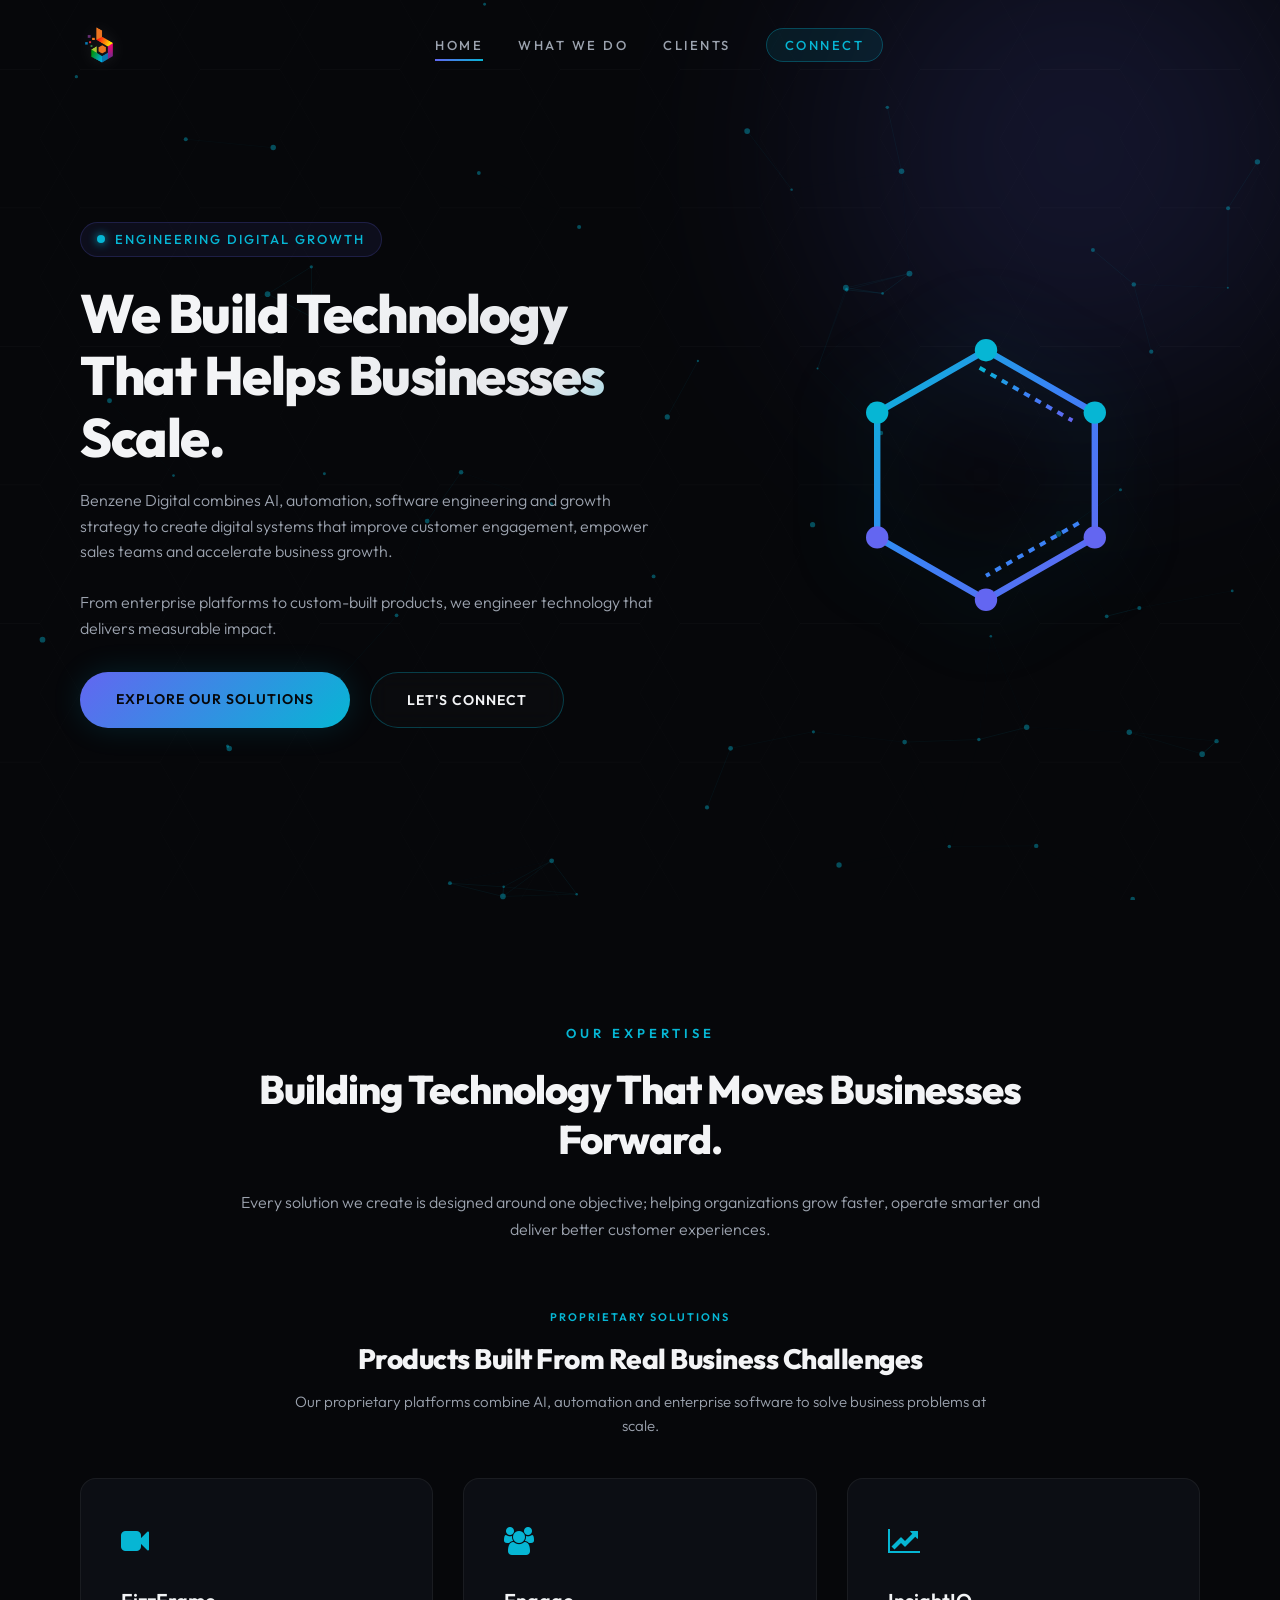
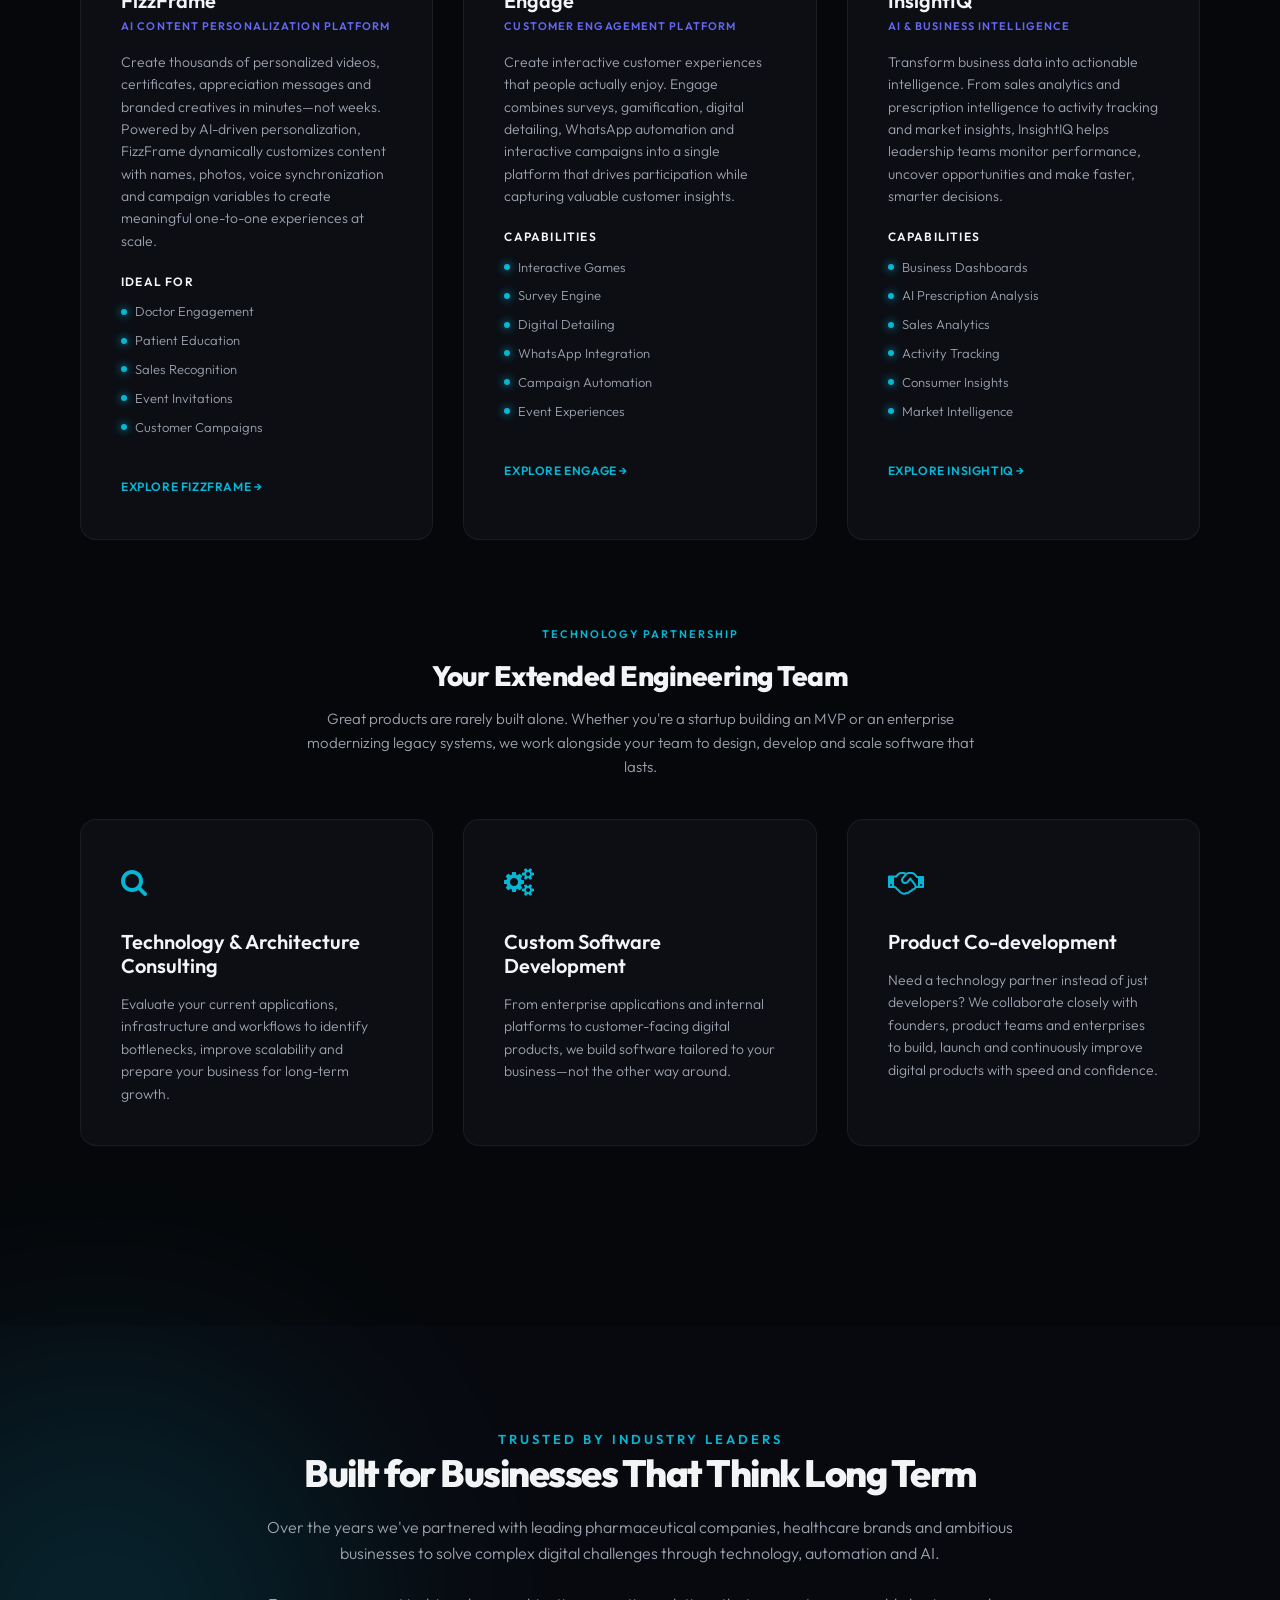
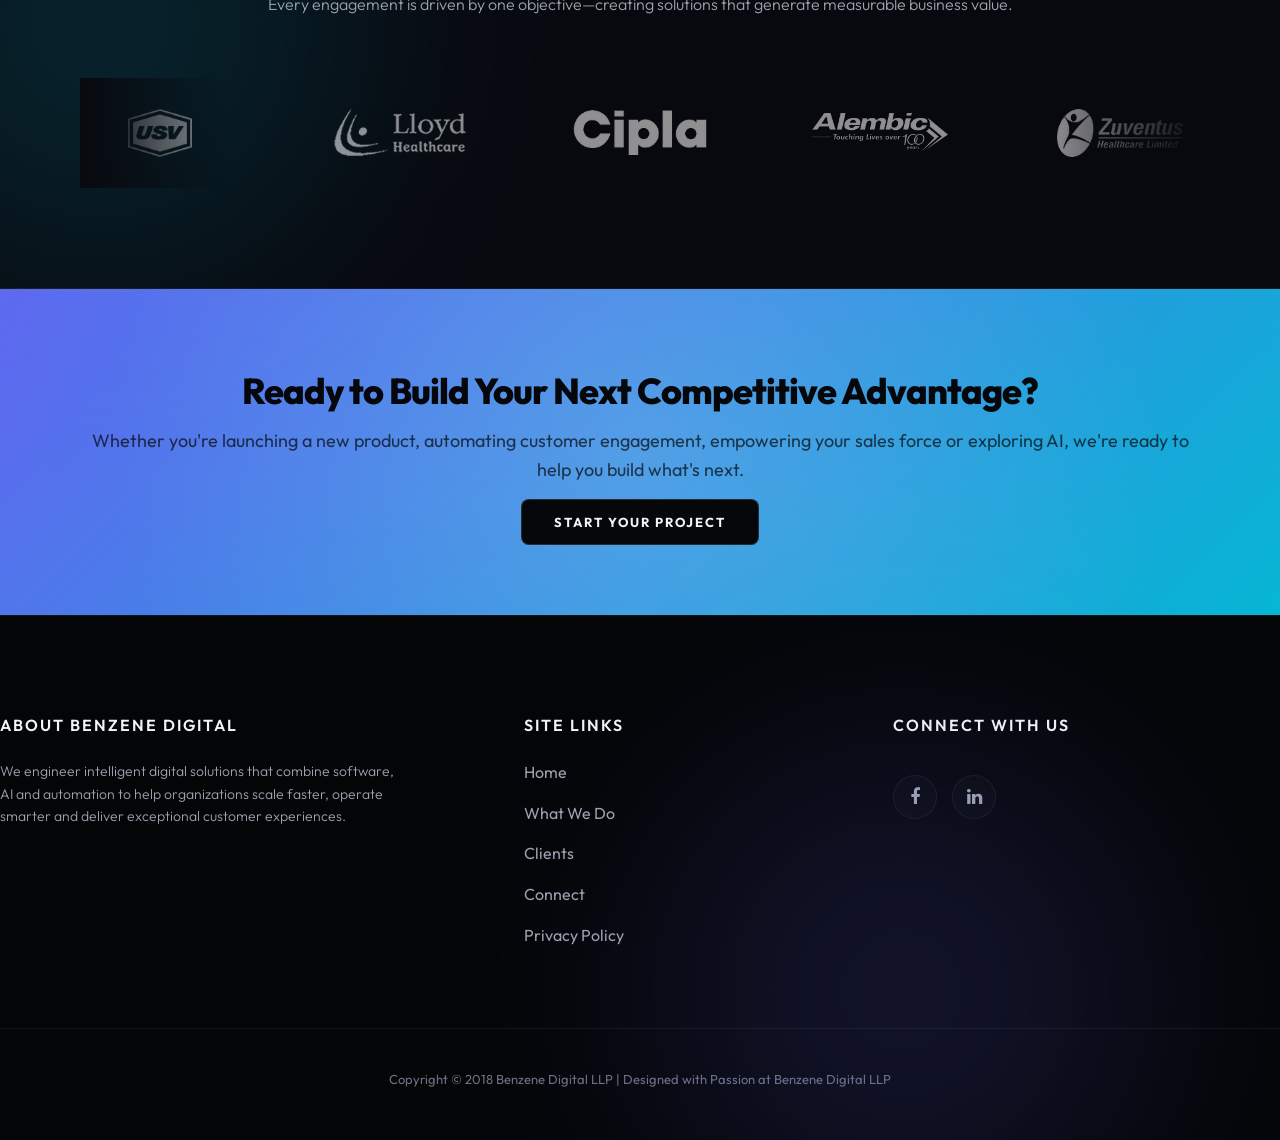
==== commit a7c4ede2: "style: Improve client logos visibility on dark theme by converting them to white silhouettes with or" ====
--- a/index.html
+++ b/index.html
@@ -24,7 +24,7 @@
     
     <!-- Stylesheets -->
     <link rel="stylesheet" href="https://cdnjs.cloudflare.com/ajax/libs/font-awesome/4.7.0/css/font-awesome.min.css" />
-    <link rel="stylesheet" href="assets/css/style-v2.css?v=2.4" />
+    <link rel="stylesheet" href="assets/css/style-v2.css?v=2.5" />
 </head>
 <body class="home dark-theme">
 
--- a/assets/css/style-v2.css
+++ b/assets/css/style-v2.css
@@ -892,14 +892,14 @@
   max-width: 100%;
   max-height: 48px;
   object-fit: contain;
-  opacity: 0.4;
-  filter: grayscale(100%) brightness(200%);
+  opacity: 0.55;
+  filter: brightness(0) invert(1);
   transition: var(--transition-fast);
 }
 
 .marquee-item img:hover {
-  opacity: 0.9;
-  filter: grayscale(0%) brightness(100%);
+  opacity: 1;
+  filter: none;
 }
 
 @keyframes scrollMarquee {
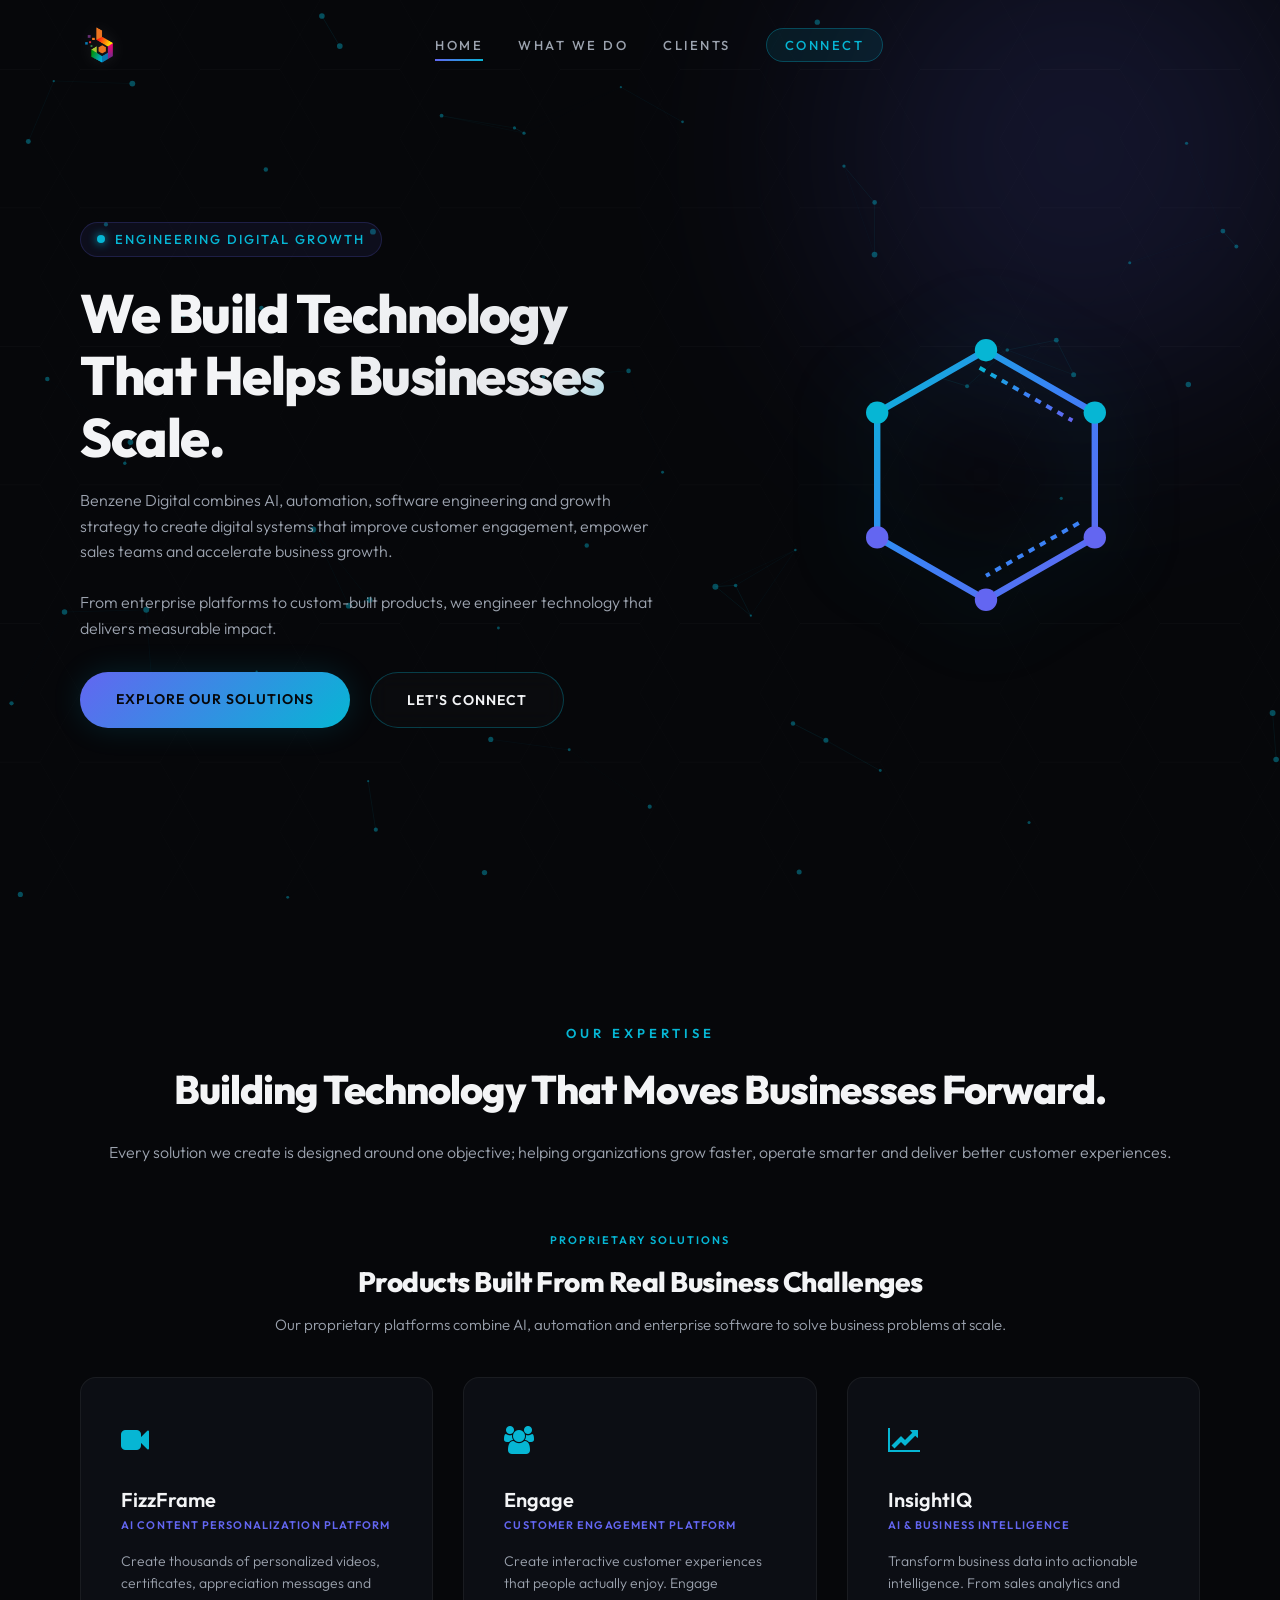
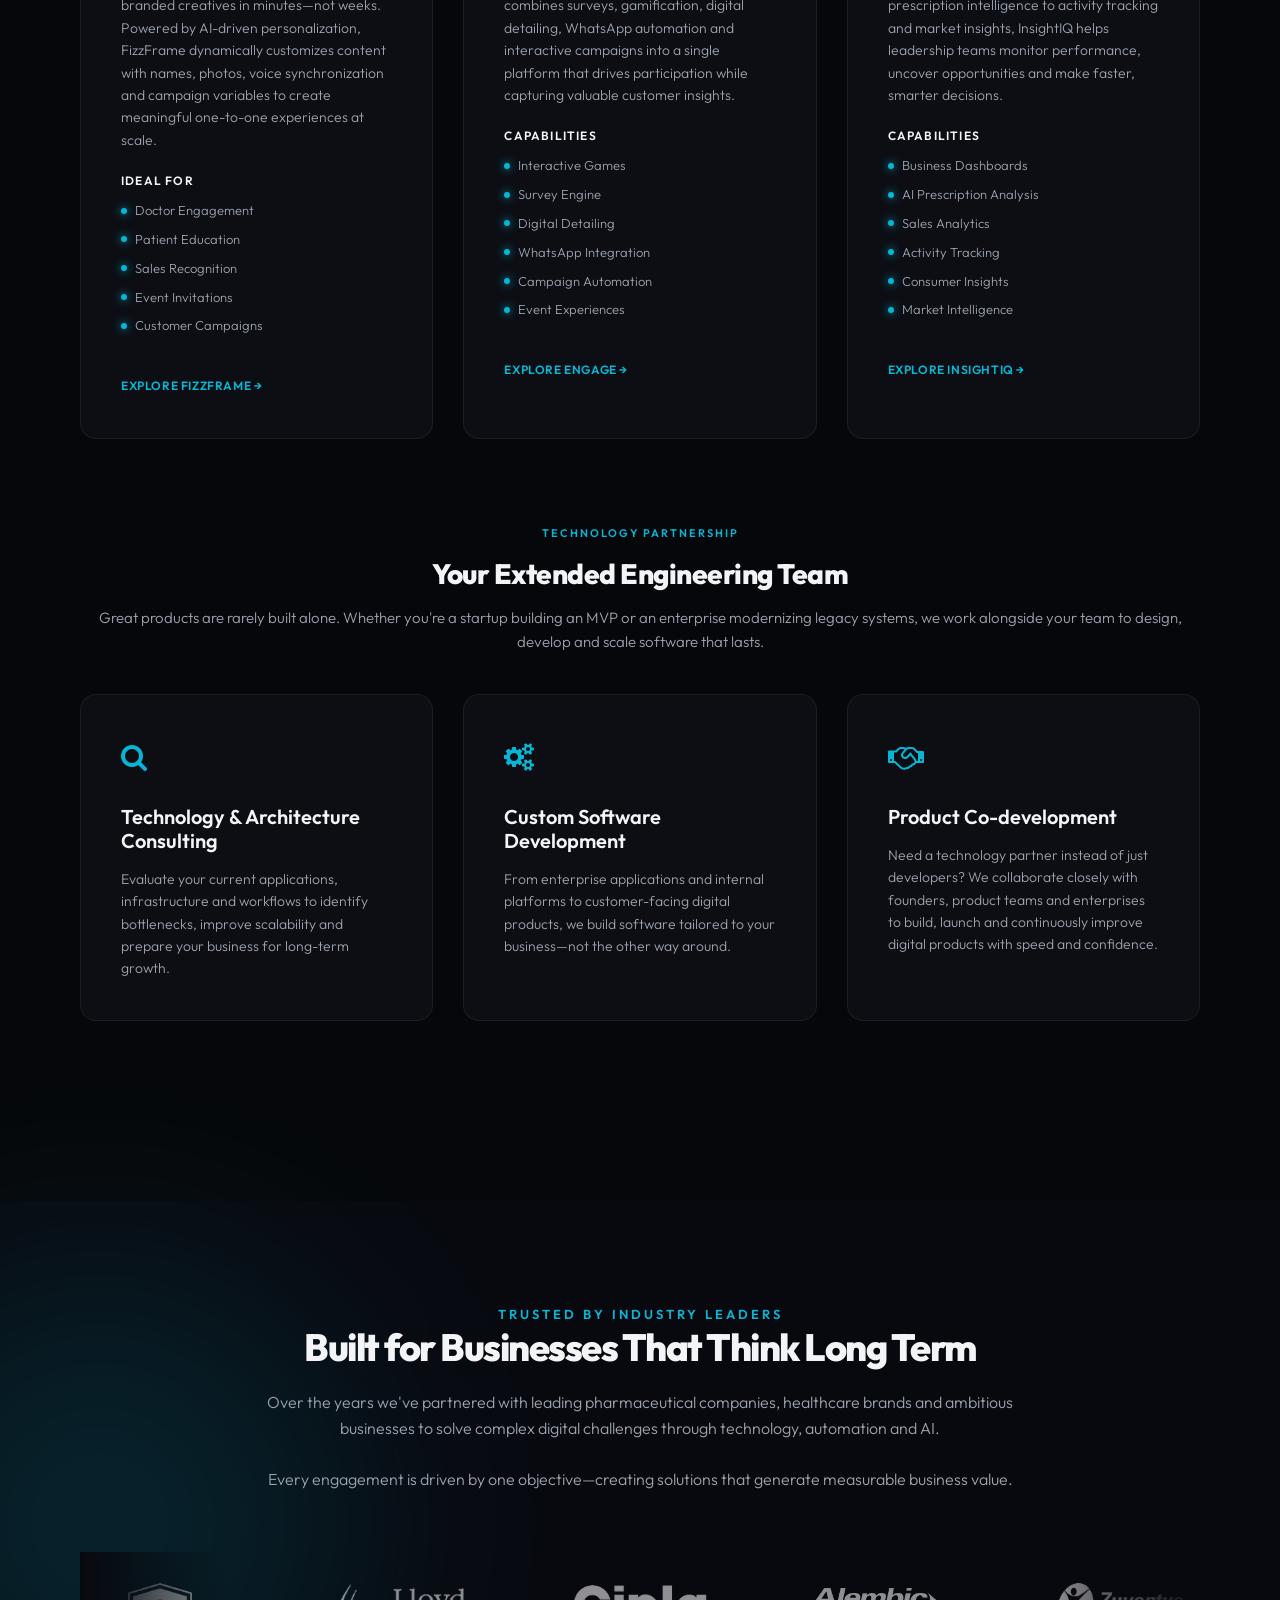
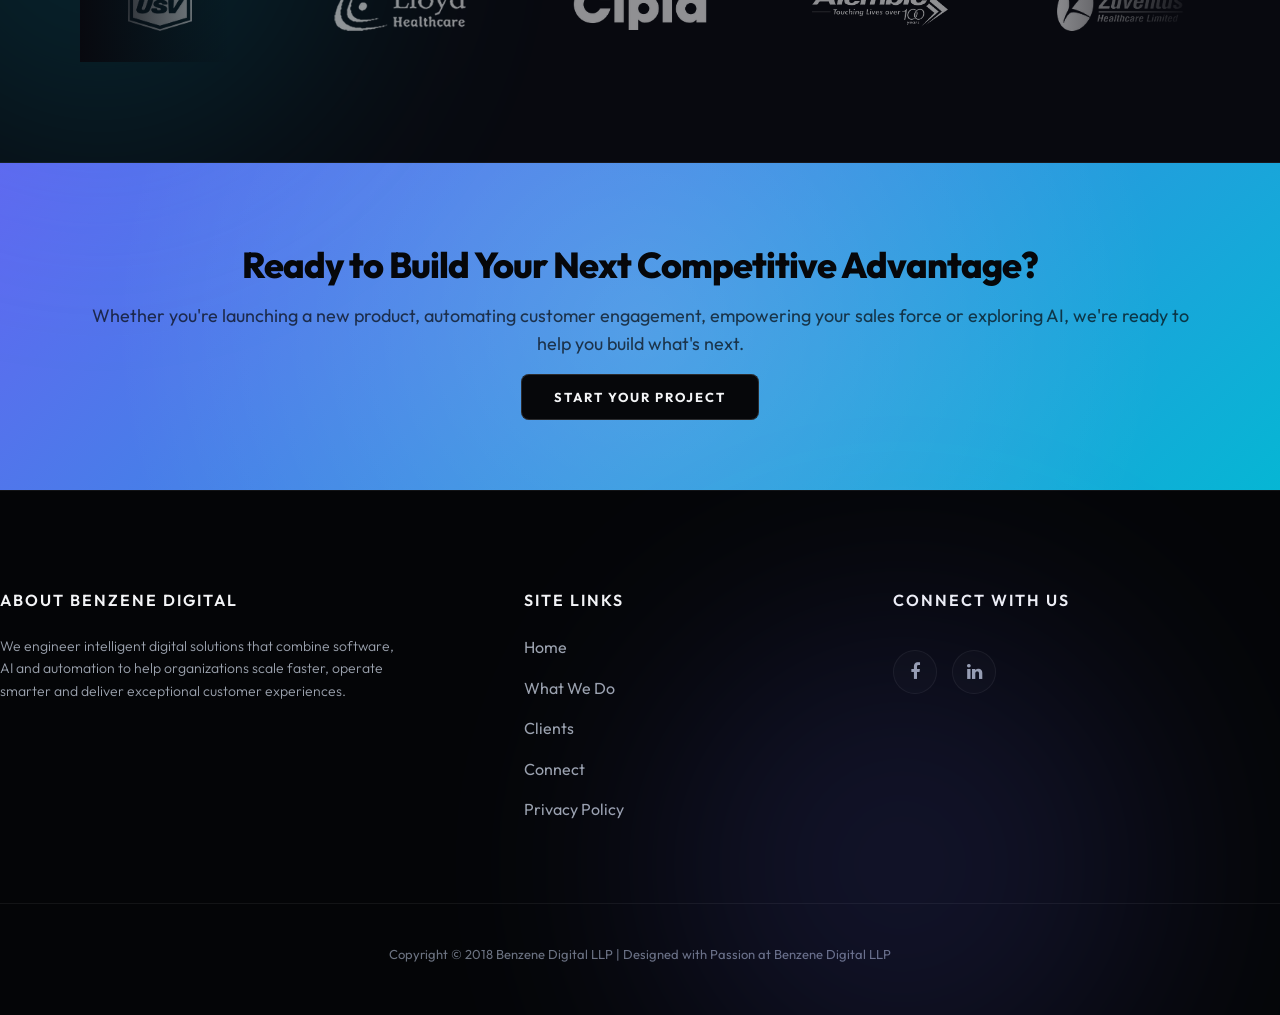
==== commit 2a4b7e53: "style: Increase header container max-widths to allow headings and descriptions to stay on a single l" ====
--- a/index.html
+++ b/index.html
@@ -24,7 +24,7 @@
     
     <!-- Stylesheets -->
     <link rel="stylesheet" href="https://cdnjs.cloudflare.com/ajax/libs/font-awesome/4.7.0/css/font-awesome.min.css" />
-    <link rel="stylesheet" href="assets/css/style-v2.css?v=2.5" />
+    <link rel="stylesheet" href="assets/css/style-v2.css?v=2.6" />
 </head>
 <body class="home dark-theme">
 
--- a/assets/css/style-v2.css
+++ b/assets/css/style-v2.css
@@ -622,7 +622,7 @@
 /* Centered What We Do Section Layout */
 .section-header-centered {
   text-align: center;
-  max-width: 800px;
+  max-width: 1150px;
   margin: 0 auto 60px auto;
 }
 
@@ -664,7 +664,7 @@
 
 .grid-section-header-centered {
   text-align: center;
-  max-width: 700px;
+  max-width: 1150px;
   margin: 0 auto 40px auto;
 }
 
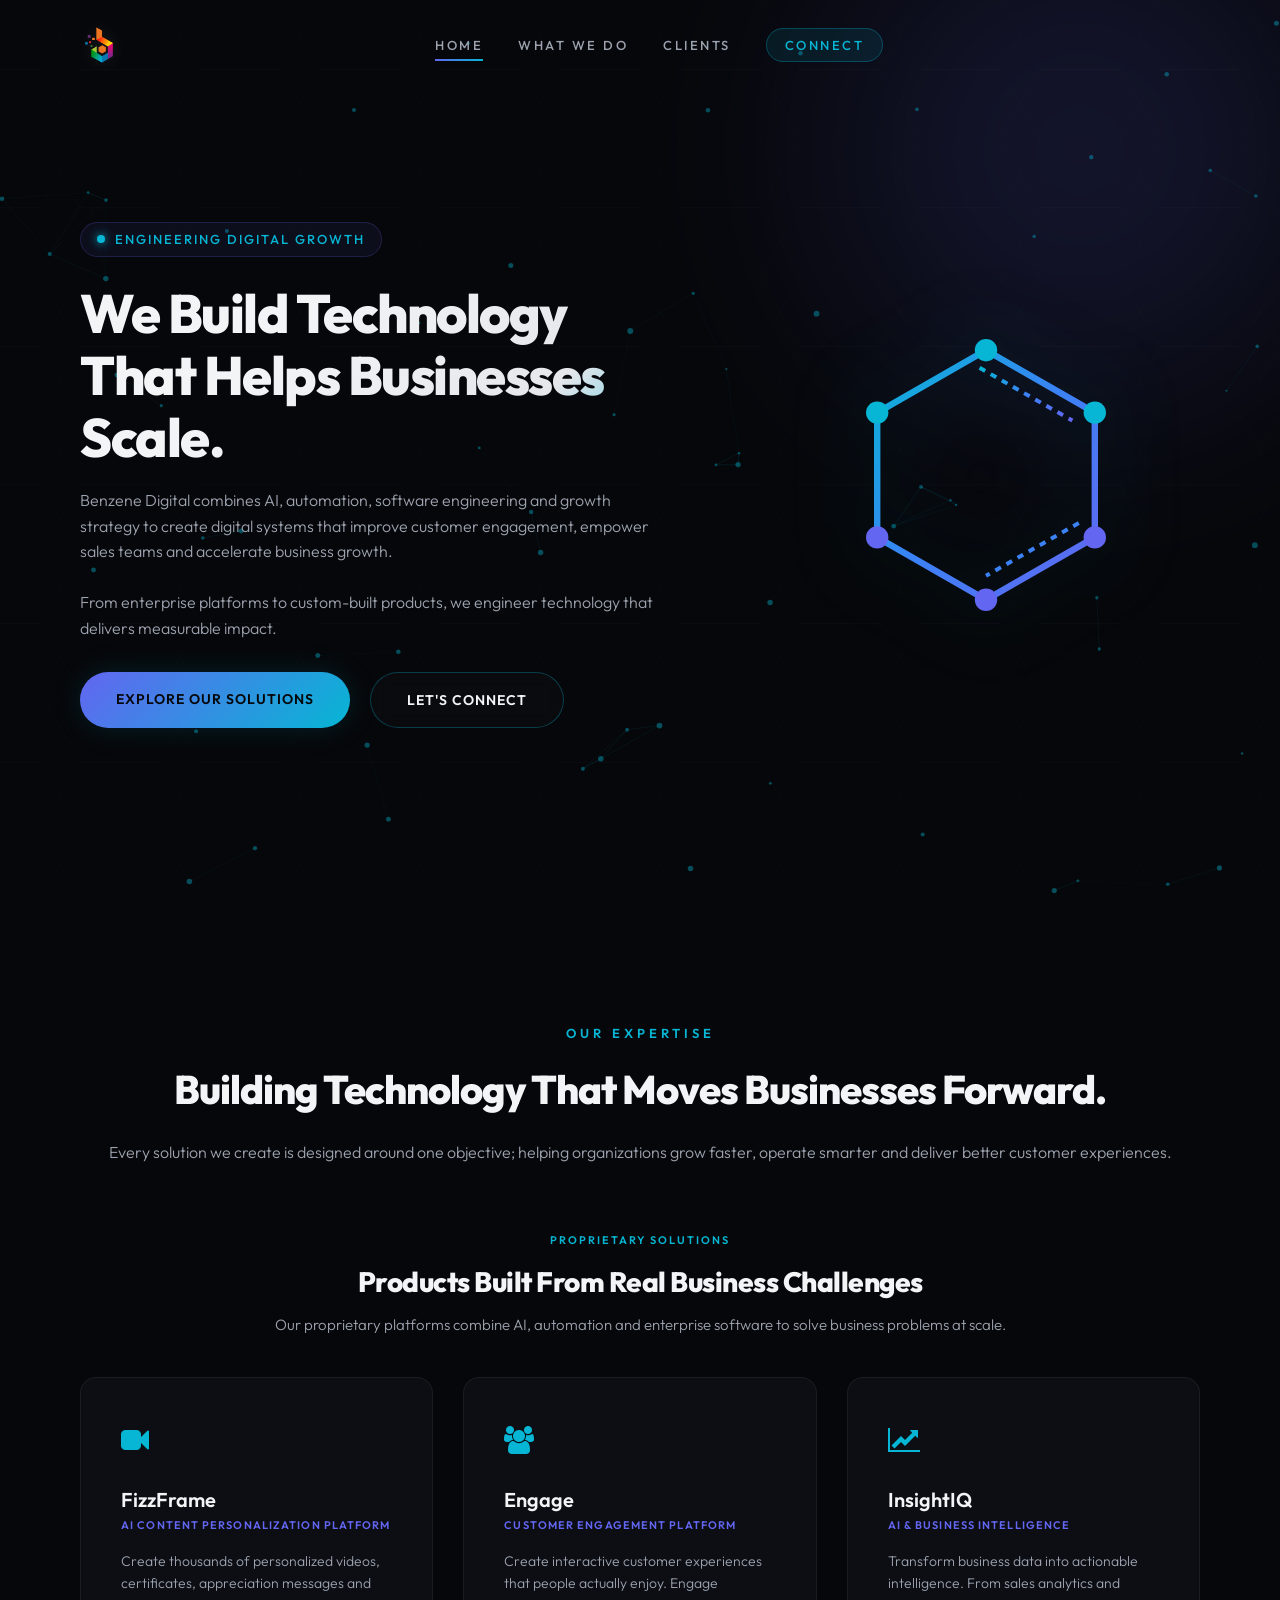
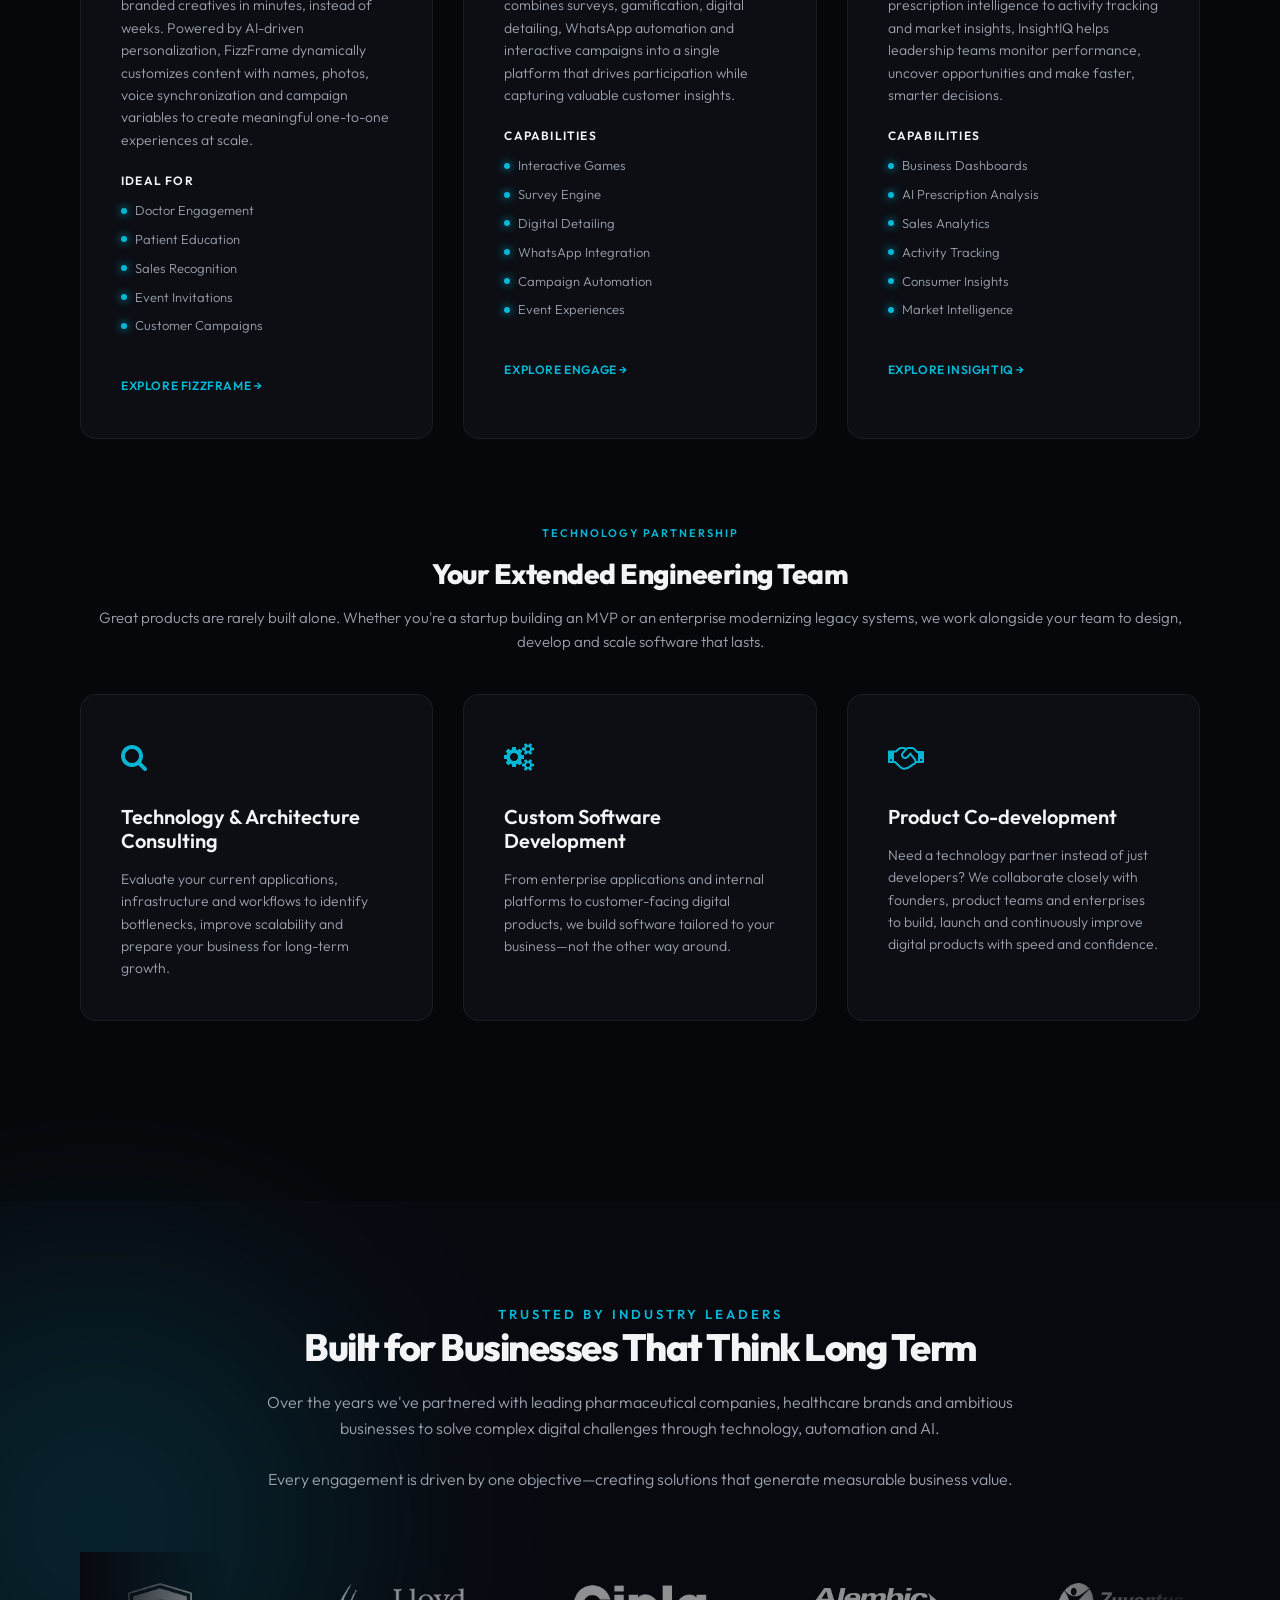
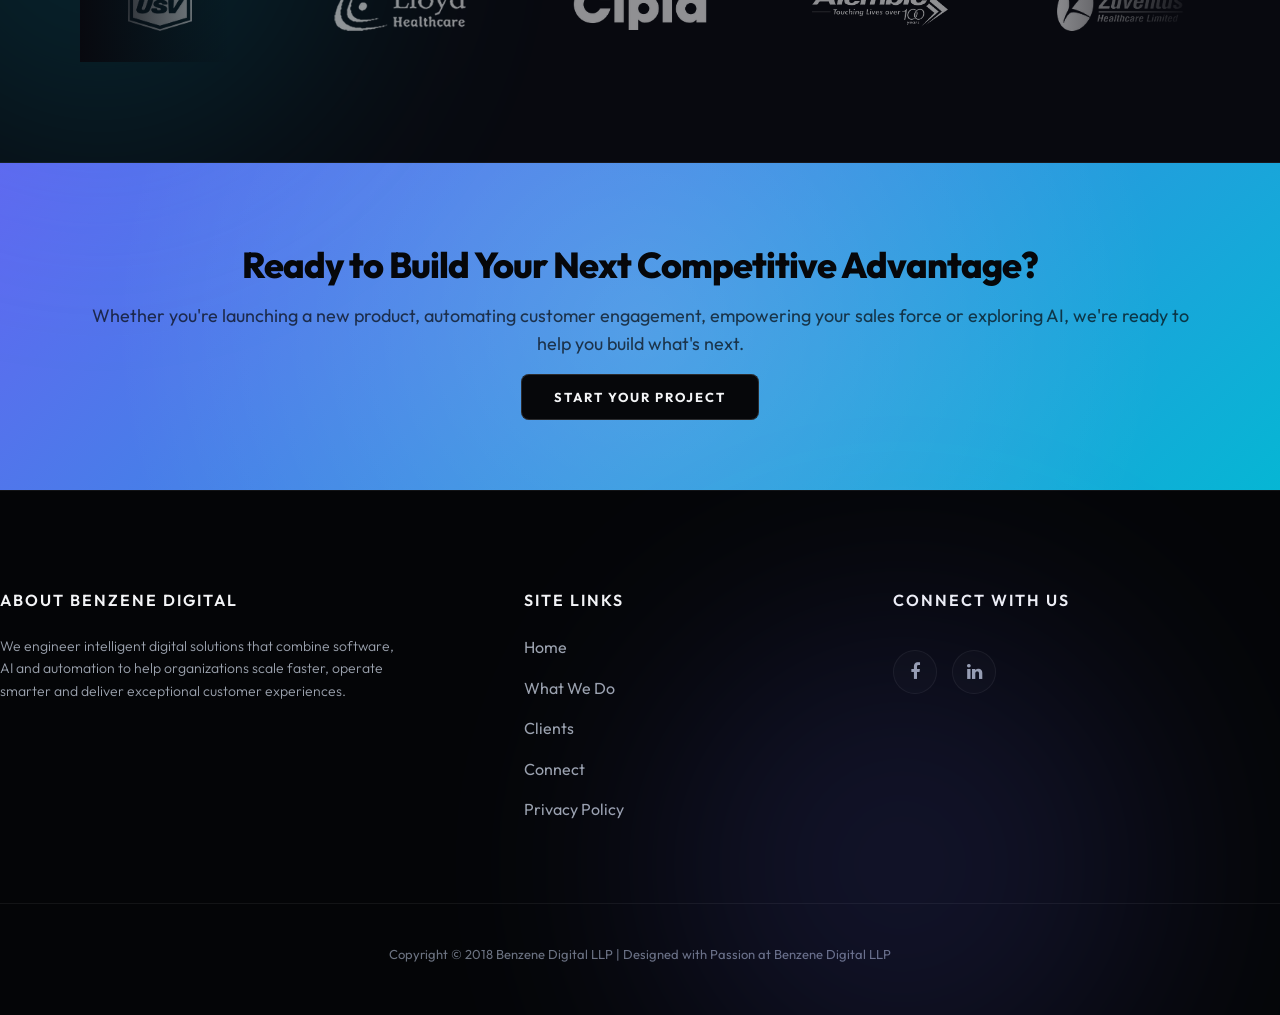
==== commit c38565b4: "copy: Update FizzFrame description to replace em-dash with grammatically clean 'in minutes, instead " ====
--- a/index.html
+++ b/index.html
@@ -164,7 +164,7 @@
                         <div class="service-icon"><i class="fa fa-video-camera"></i></div>
                         <h3>FizzFrame</h3>
                         <span class="service-tag">AI CONTENT PERSONALIZATION PLATFORM</span>
-                        <p>Create thousands of personalized videos, certificates, appreciation messages and branded creatives in minutes—not weeks. Powered by AI-driven personalization, FizzFrame dynamically customizes content with names, photos, voice synchronization and campaign variables to create meaningful one-to-one experiences at scale.</p>
+                        <p>Create thousands of personalized videos, certificates, appreciation messages and branded creatives in minutes, instead of weeks. Powered by AI-driven personalization, FizzFrame dynamically customizes content with names, photos, voice synchronization and campaign variables to create meaningful one-to-one experiences at scale.</p>
                         
                         <div class="service-meta-list">
                             <span class="meta-list-title">Ideal for</span>
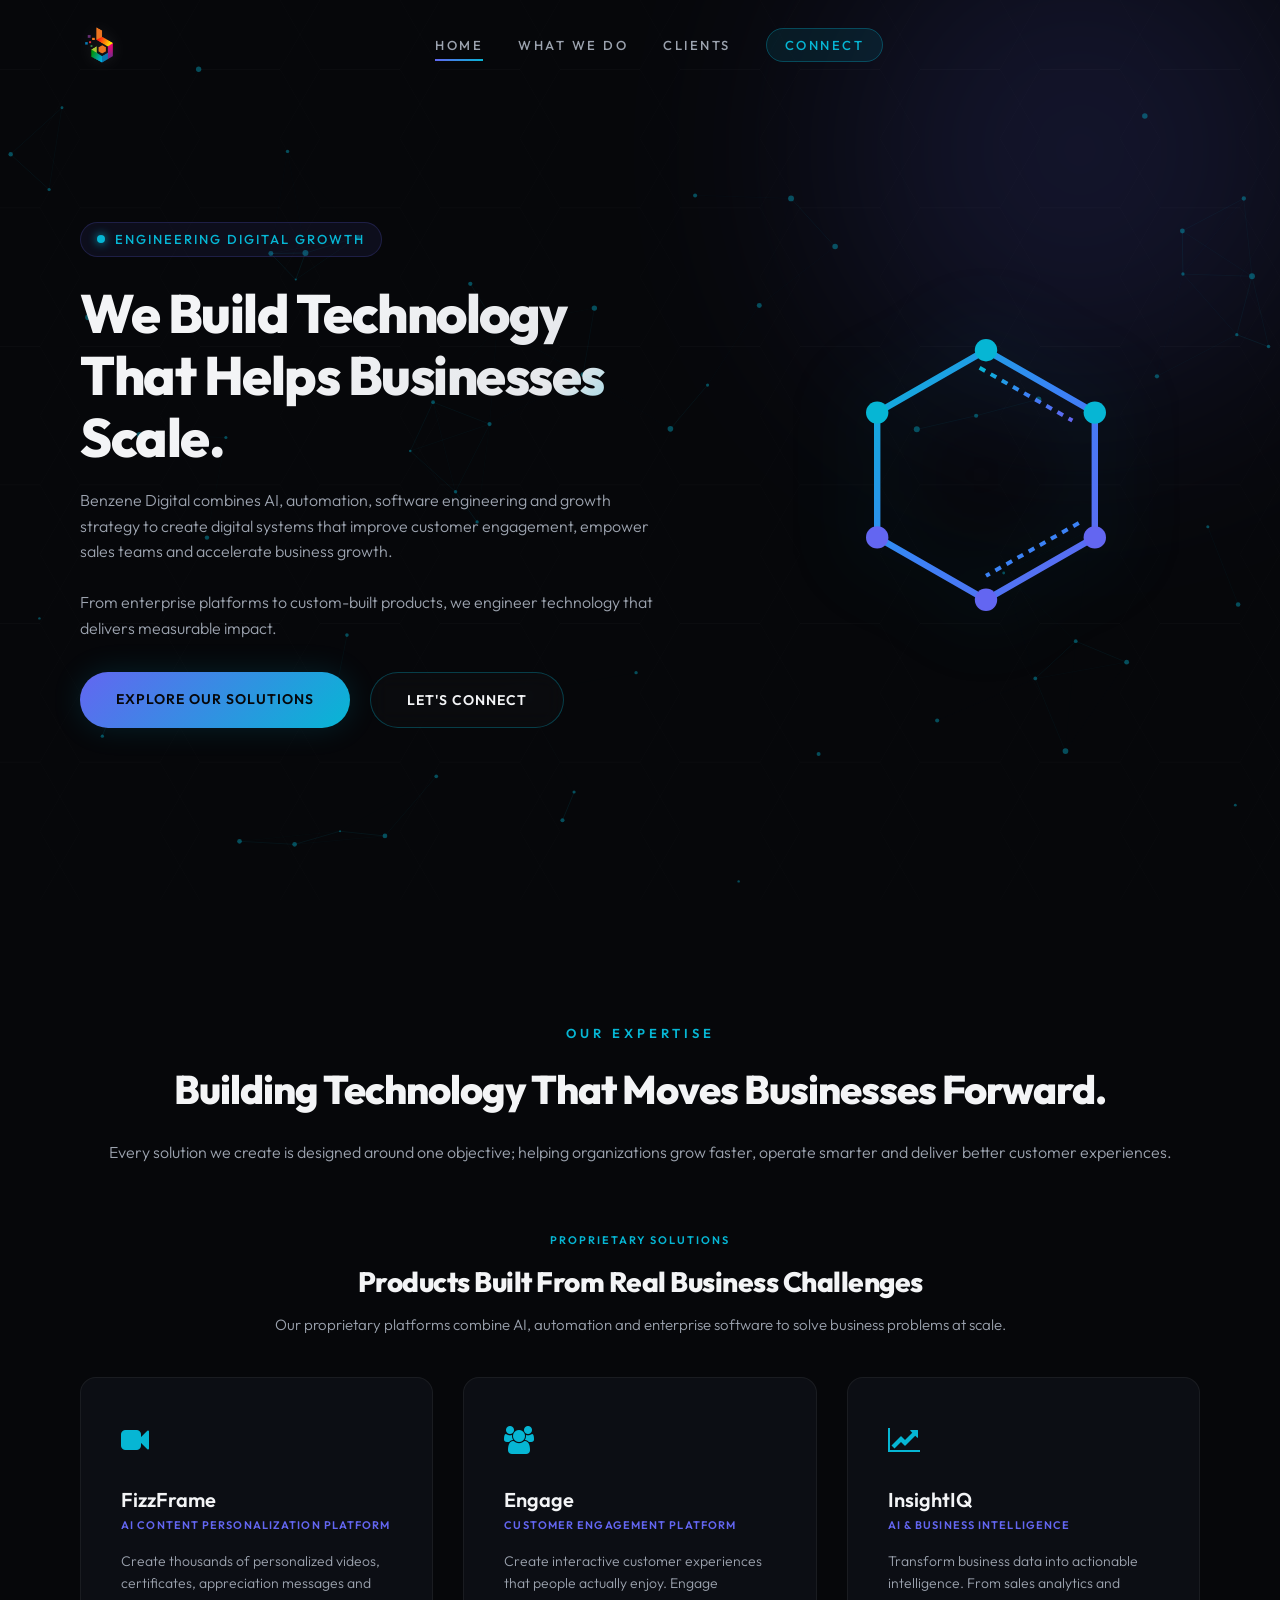
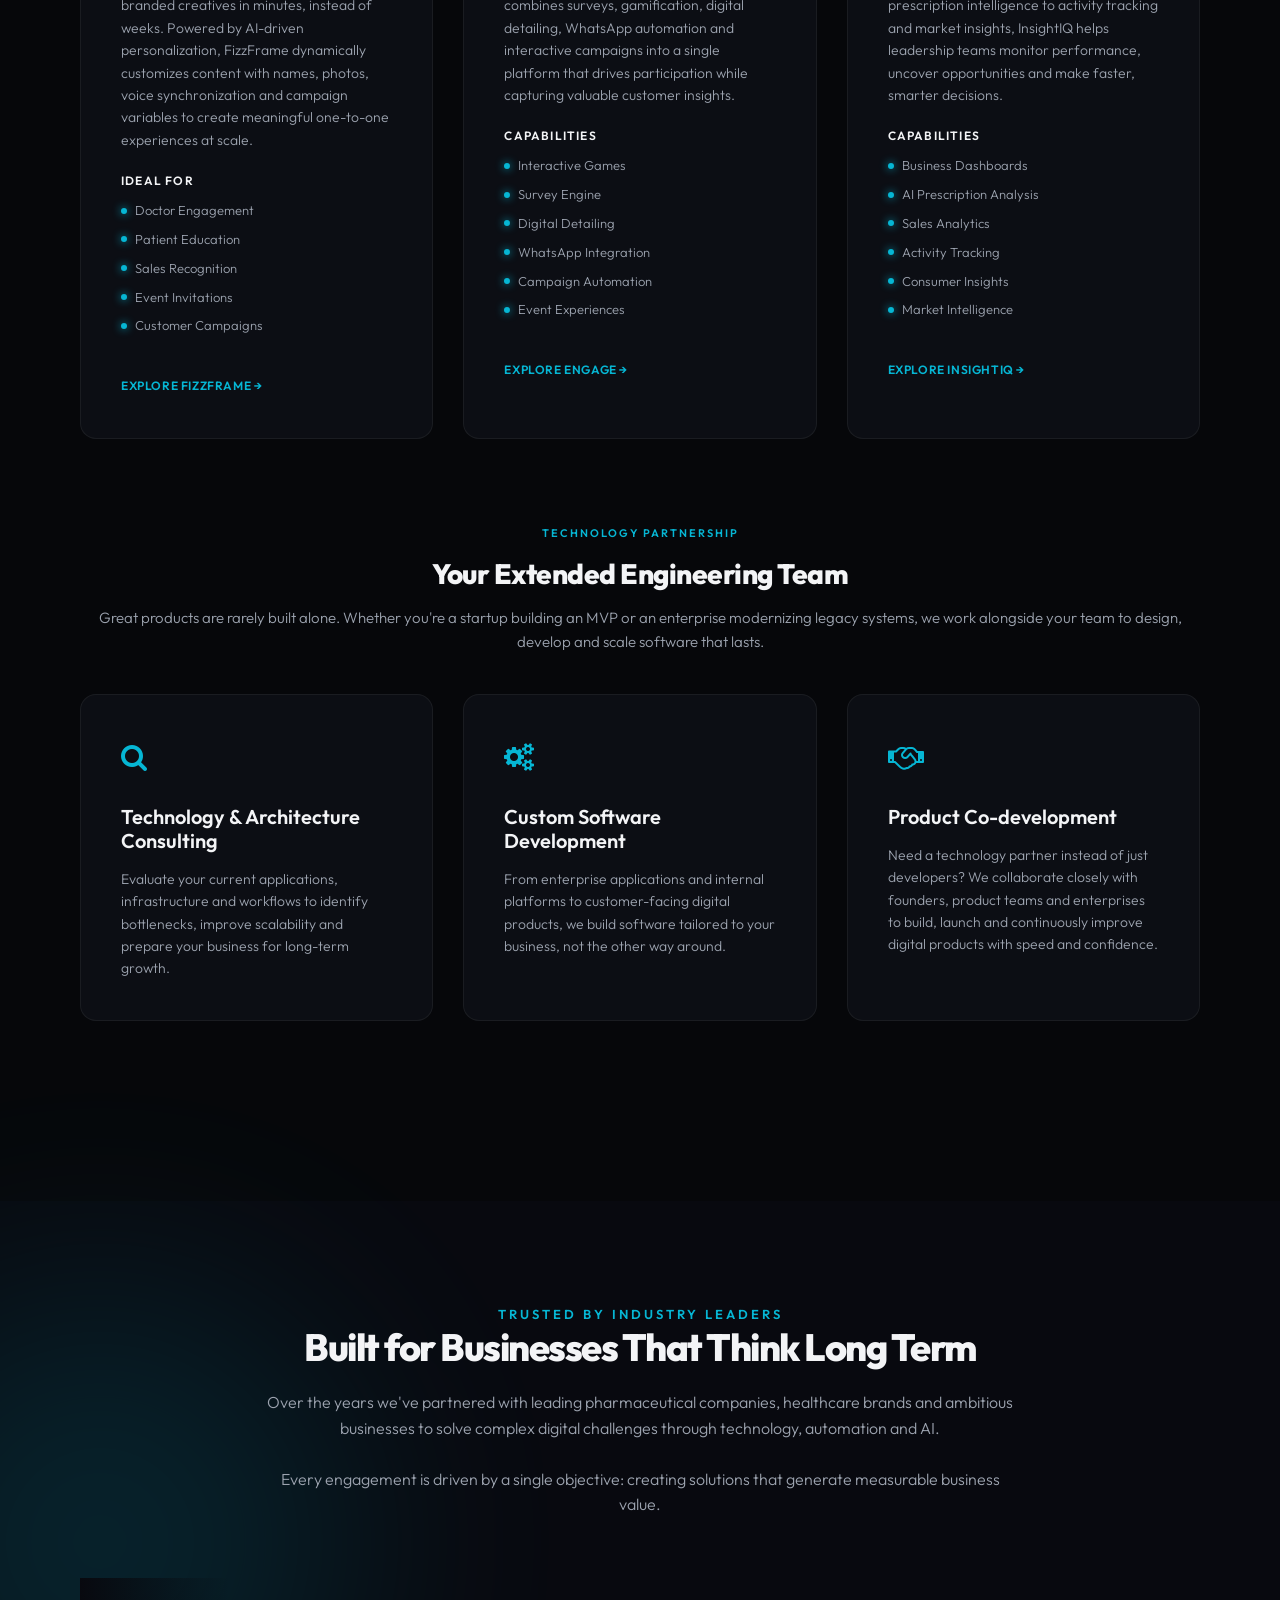
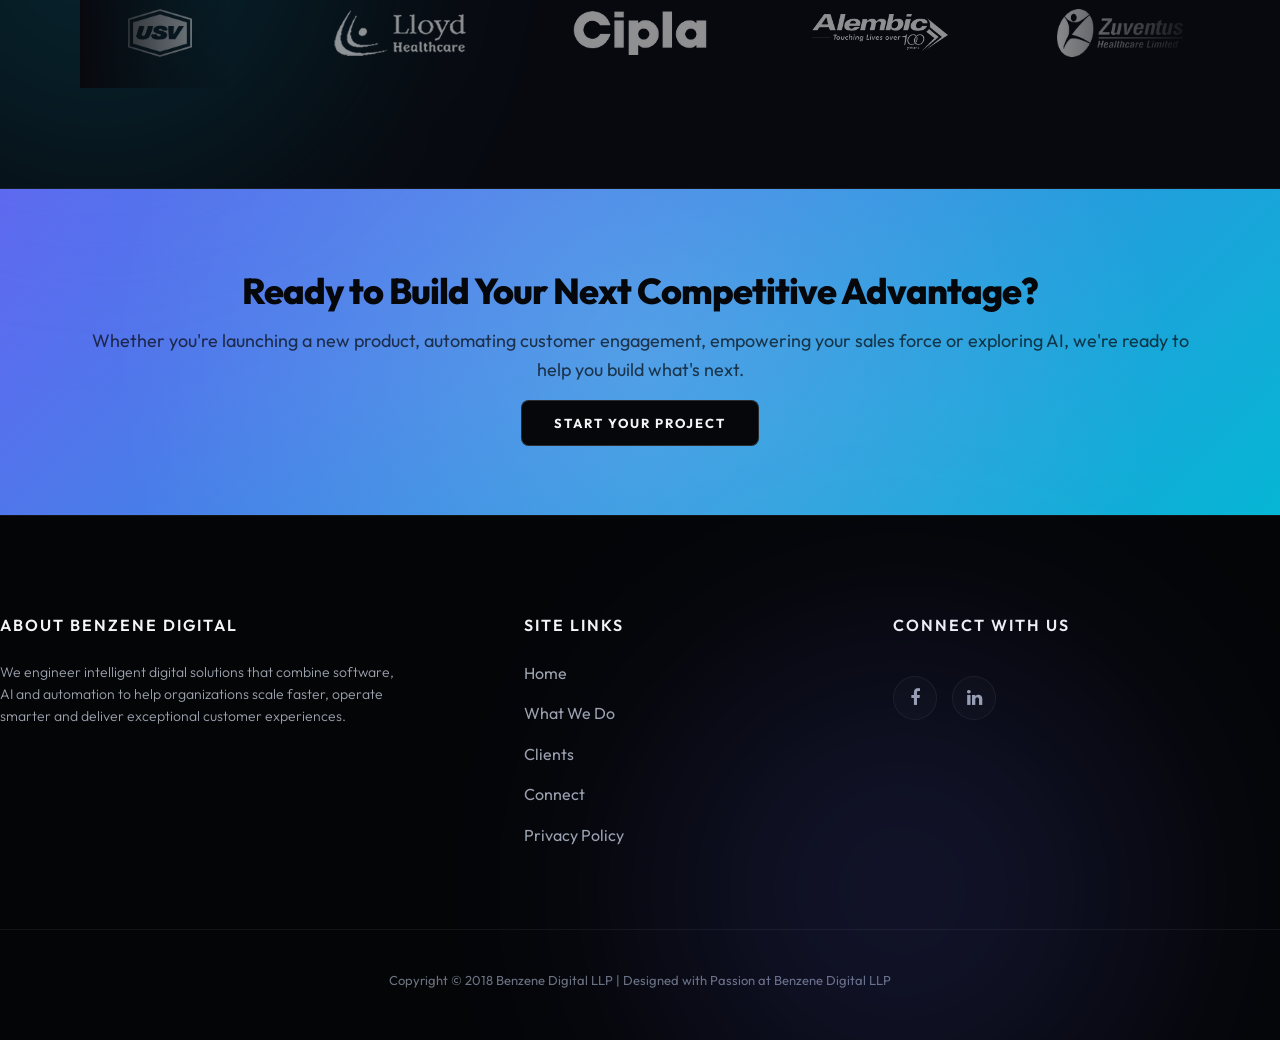
==== commit 91ed9edb: "copy: Remove em-dashes and replace with clean comma and colon grammatical styling" ====
--- a/index.html
+++ b/index.html
@@ -24,7 +24,7 @@
     
     <!-- Stylesheets -->
     <link rel="stylesheet" href="https://cdnjs.cloudflare.com/ajax/libs/font-awesome/4.7.0/css/font-awesome.min.css" />
-    <link rel="stylesheet" href="assets/css/style-v2.css?v=2.6" />
+    <link rel="stylesheet" href="assets/css/style-v2.css?v=2.7" />
 </head>
 <body class="home dark-theme">
 
@@ -242,7 +242,7 @@
                     <div class="service-box">
                         <div class="service-icon"><i class="fa fa-cogs"></i></div>
                         <h3>Custom Software Development</h3>
-                        <p>From enterprise applications and internal platforms to customer-facing digital products, we build software tailored to your business—not the other way around.</p>
+                        <p>From enterprise applications and internal platforms to customer-facing digital products, we build software tailored to your business, not the other way around.</p>
                     </div>
 
                     <div class="service-box">
@@ -266,7 +266,7 @@
                     <p style="margin-top: 20px; font-weight: 300; font-size: 16px; color: var(--text-secondary); max-width: 750px; margin-left: auto; margin-right: auto; line-height: 1.6;">
                         Over the years we've partnered with leading pharmaceutical companies, healthcare brands and ambitious businesses to solve complex digital challenges through technology, automation and AI.
                         <br /><br />
-                        Every engagement is driven by one objective—creating solutions that generate measurable business value.
+                        Every engagement is driven by a single objective: creating solutions that generate measurable business value.
                     </p>
                 </div>
                 
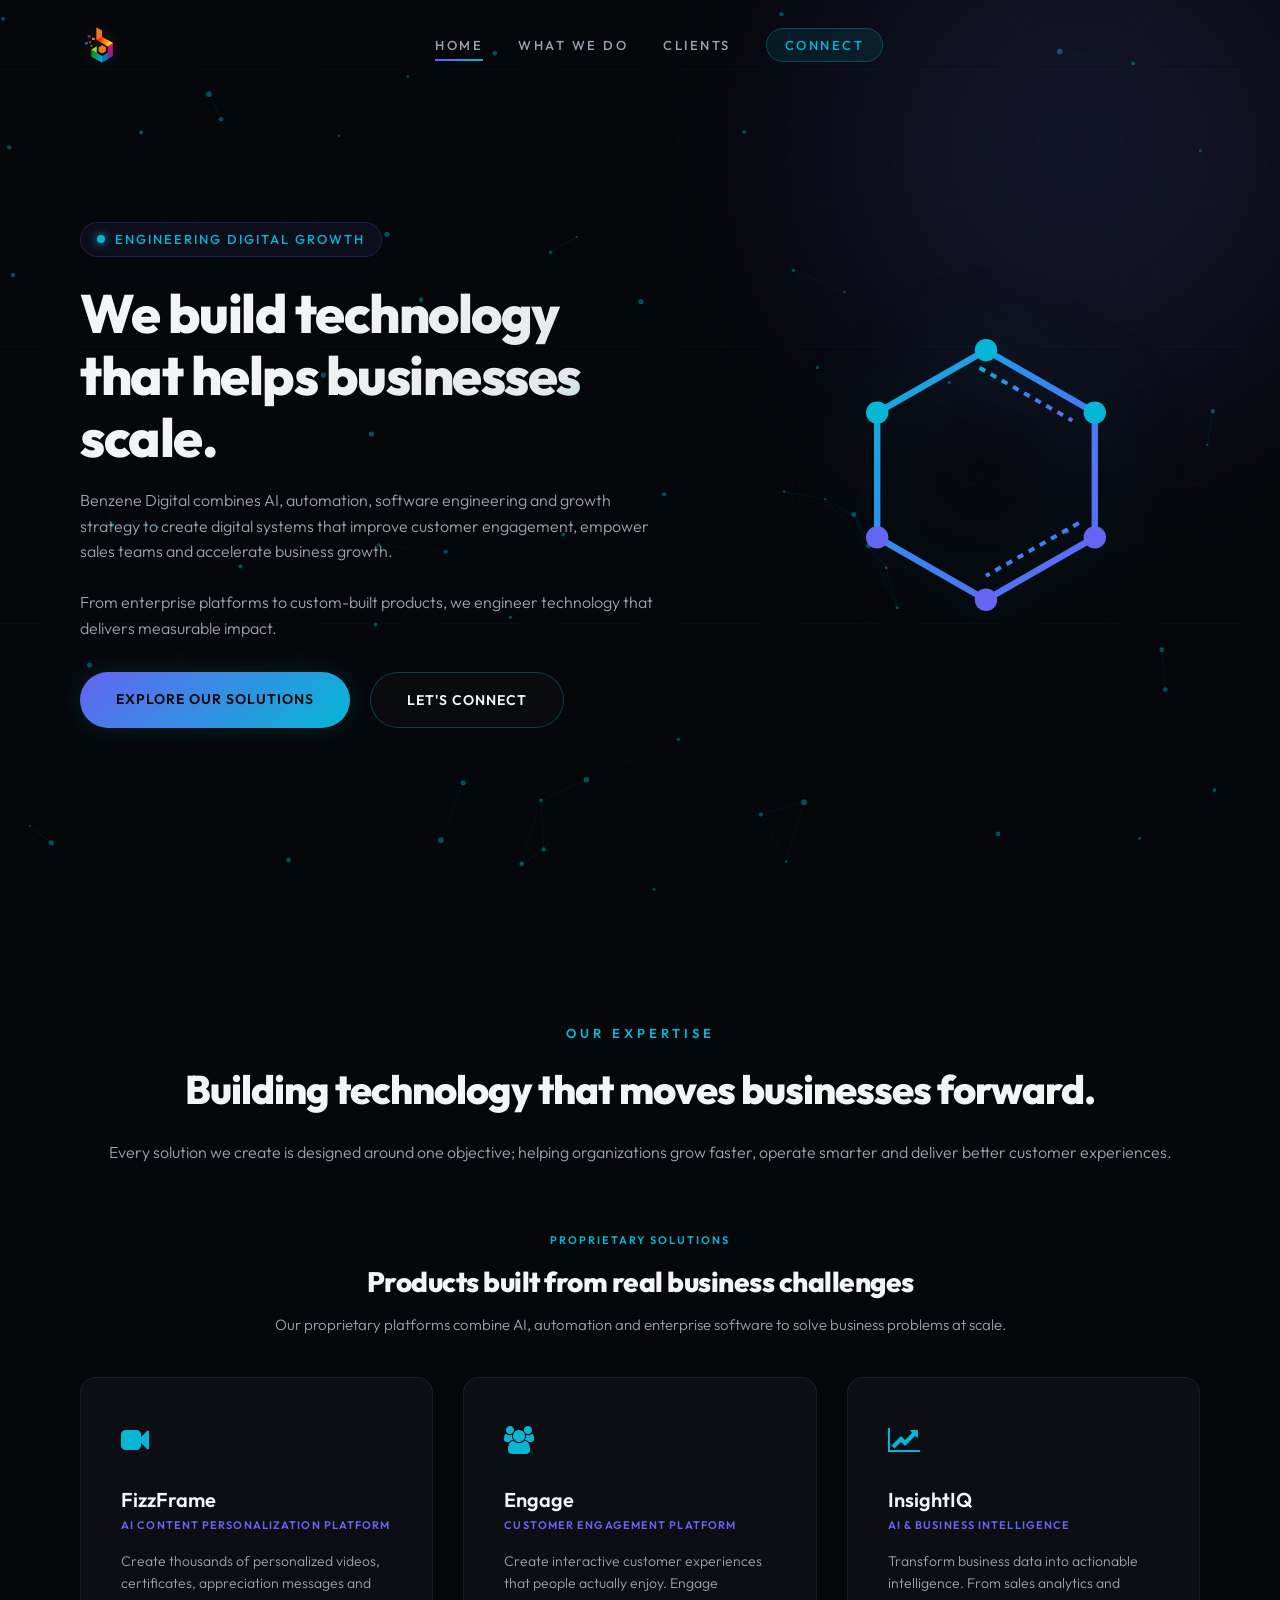
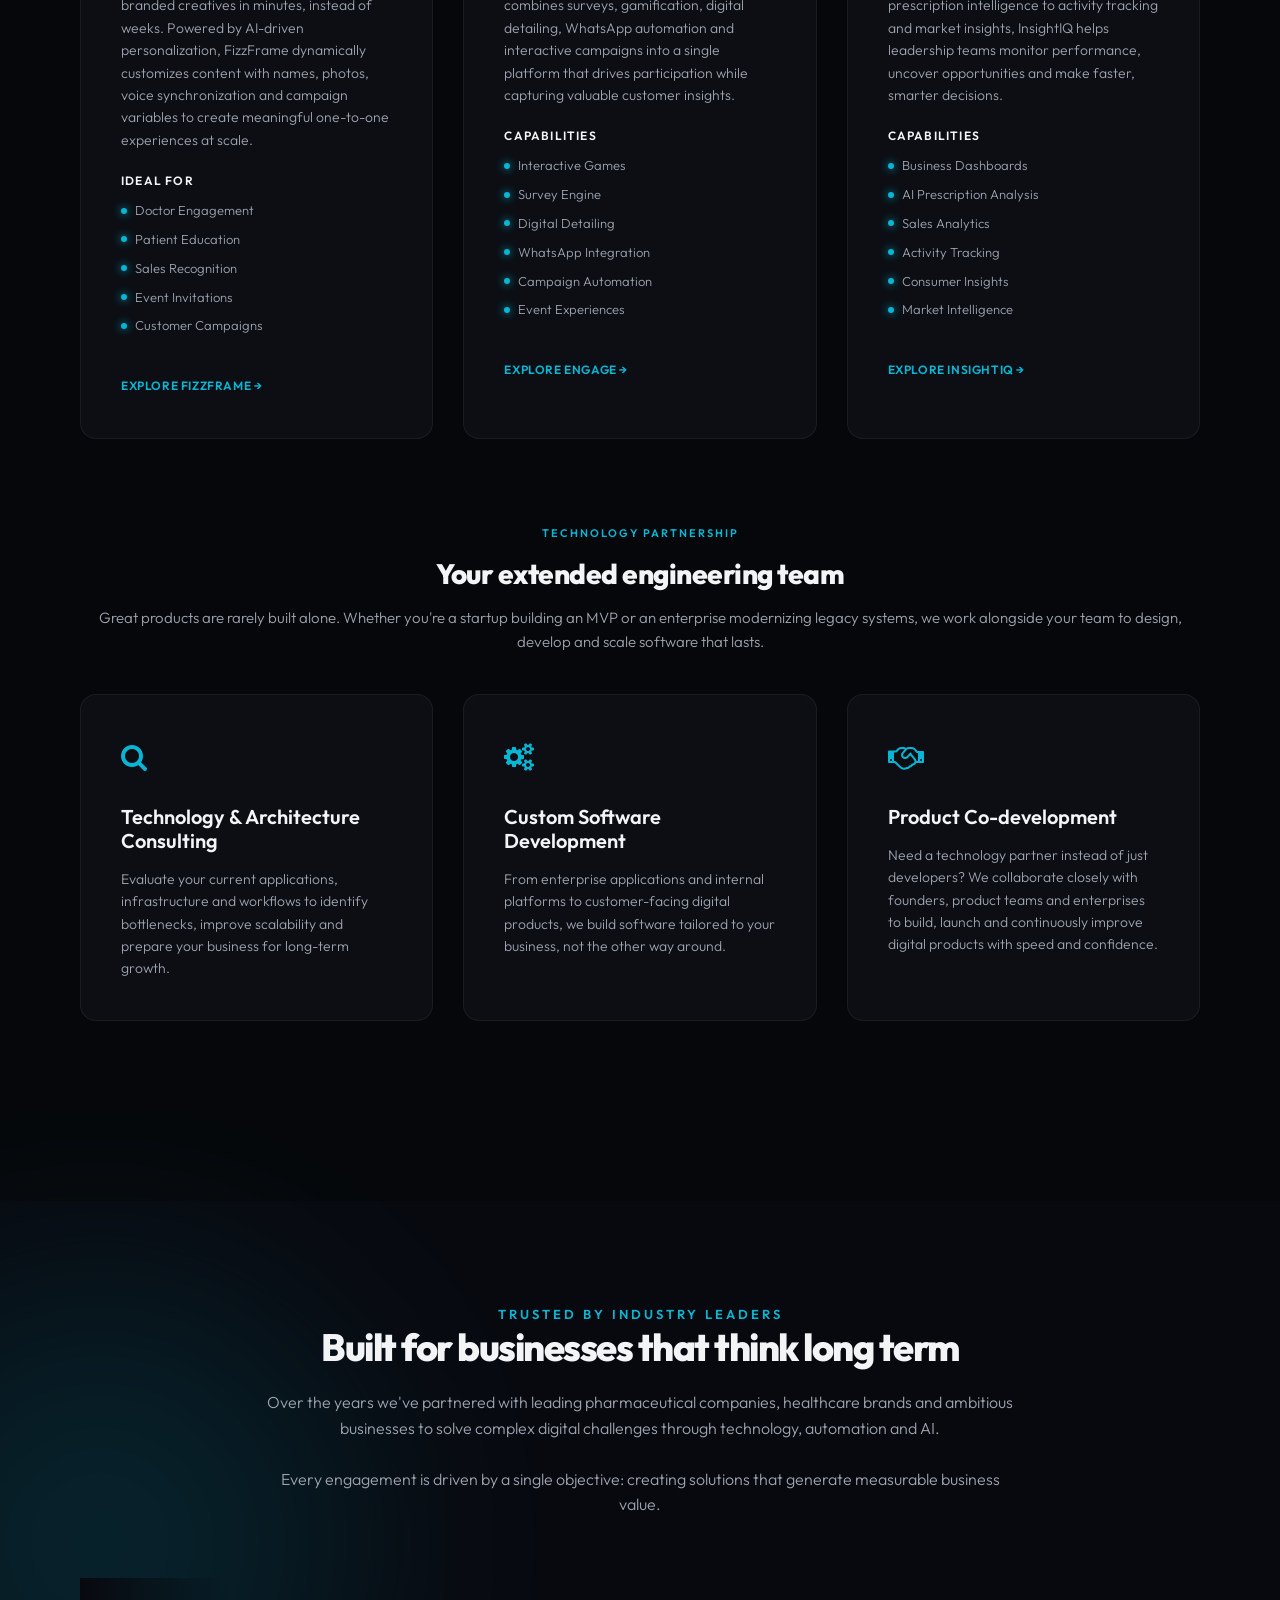
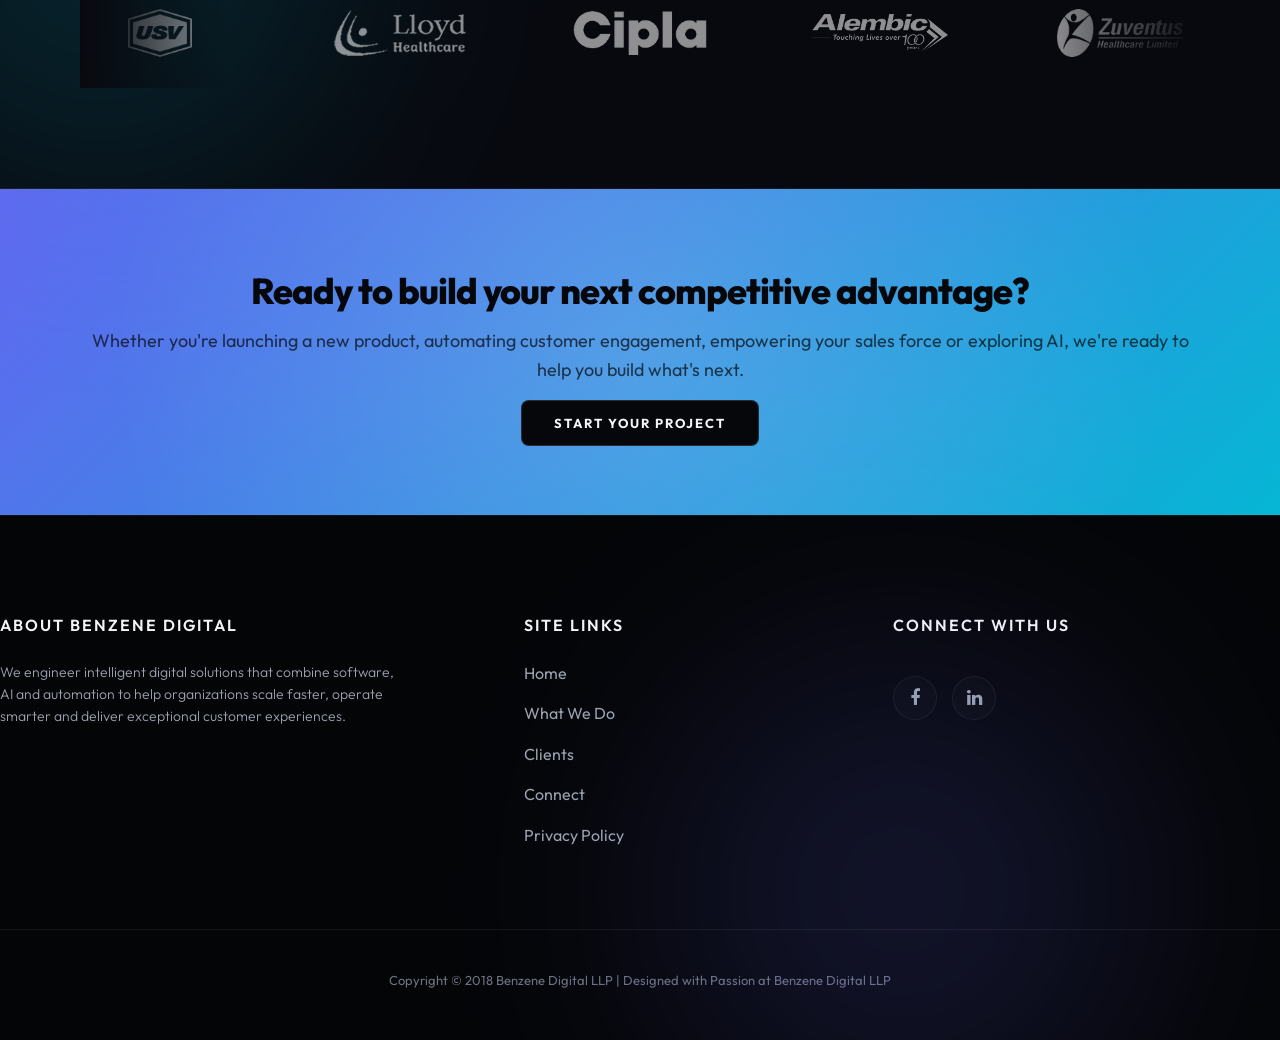
==== commit 2a72157a: "copy: Convert core page headings to sentence case" ====
--- a/index.html
+++ b/index.html
@@ -24,7 +24,7 @@
     
     <!-- Stylesheets -->
     <link rel="stylesheet" href="https://cdnjs.cloudflare.com/ajax/libs/font-awesome/4.7.0/css/font-awesome.min.css" />
-    <link rel="stylesheet" href="assets/css/style-v2.css?v=2.7" />
+    <link rel="stylesheet" href="assets/css/style-v2.css?v=2.8" />
 </head>
 <body class="home dark-theme">
 
@@ -88,8 +88,8 @@
                         ENGINEERING DIGITAL GROWTH
                     </div>
                     <h1 class="big-text">
-                        We Build Technology<br />
-                        That Helps Businesses Scale.
+                        We build technology<br />
+                        that helps businesses scale.
                     </h1>
                     <p class="hero-description">
                         Benzene Digital combines AI, automation, software engineering and growth strategy to create digital systems that improve customer engagement, empower sales teams and accelerate business growth.
@@ -144,7 +144,7 @@
                 <!-- Section Header -->
                 <div class="section-header-centered">
                     <span class="section-tag-indicator">OUR EXPERTISE</span>
-                    <h2 class="section-title-reimagined">Building Technology That Moves Businesses Forward.</h2>
+                    <h2 class="section-title-reimagined">Building technology that moves businesses forward.</h2>
                     <p class="section-desc-reimagined">
                         Every solution we create is designed around one objective; helping organizations grow faster, operate smarter and deliver better customer experiences.
                     </p>
@@ -153,7 +153,7 @@
                 <!-- Group 1: Proprietary Solutions -->
                 <div class="grid-section-header-centered">
                     <span class="section-tag-indicator-small">PROPRIETARY SOLUTIONS</span>
-                    <h3>Products Built From Real Business Challenges</h3>
+                    <h3>Products built from real business challenges</h3>
                     <p>
                         Our proprietary platforms combine AI, automation and enterprise software to solve business problems at scale.
                     </p>
@@ -226,7 +226,7 @@
                 <!-- Group 2: Technology Partnership -->
                 <div class="grid-section-header-centered" style="margin-top: 80px;">
                     <span class="section-tag-indicator-small">TECHNOLOGY PARTNERSHIP</span>
-                    <h3>Your Extended Engineering Team</h3>
+                    <h3>Your extended engineering team</h3>
                     <p>
                         Great products are rarely built alone. Whether you're a startup building an MVP or an enterprise modernizing legacy systems, we work alongside your team to design, develop and scale software that lasts.
                     </p>
@@ -261,7 +261,7 @@
                 <div class="section-header-centered" style="margin-bottom: 60px;">
                     <span class="section-subtitle">TRUSTED BY INDUSTRY LEADERS</span>
                     <h2 style="font-size: 38px; line-height: 1.15; font-weight: 800; letter-spacing: -1.5px; margin-bottom: 20px;">
-                        Built for Businesses That Think Long Term
+                        Built for businesses that think long term
                     </h2>
                     <p style="margin-top: 20px; font-weight: 300; font-size: 16px; color: var(--text-secondary); max-width: 750px; margin-left: auto; margin-right: auto; line-height: 1.6;">
                         Over the years we've partnered with leading pharmaceutical companies, healthcare brands and ambitious businesses to solve complex digital challenges through technology, automation and AI.
@@ -318,7 +318,7 @@
         <!-- MILESTONES (CTA NEON ACTION BAND) -->
         <div id="milestones" class="section">                   
             <div class="content-1200">
-                <h2>Ready to Build Your Next Competitive Advantage?</h2>
+                <h2>Ready to build your next competitive advantage?</h2>
                 <p style="margin-bottom: 25px;">Whether you're launching a new product, automating customer engagement, empowering your sales force or exploring AI, we're ready to help you build what's next.</p>
                 <a href="#" class="cta-connect-btn trigger-connect">Start Your Project</a>
             </div>
